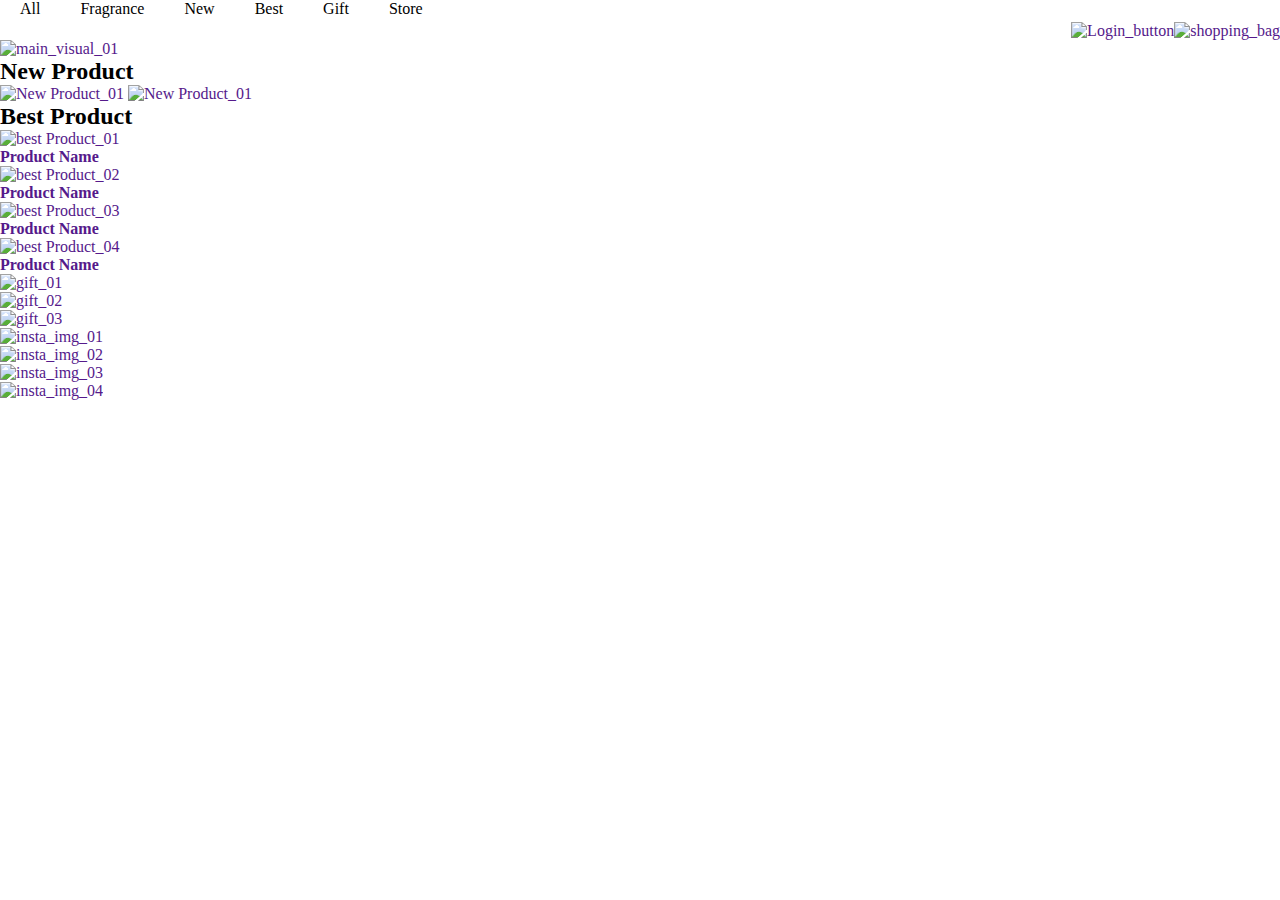
==== index.html @ c8a2e7ab "text" ====
<!DOCTYPE html>
<html lang="ko">
<head>
    <meta charset="UTF-8">
    <meta http-equiv="X-UA-Compatible" content="IE=edge">
    <meta name="viewport" content="width=device-width, initial-scale=1.0">
    <!-- v -->
    <link rel="stylesheet" href="./index.css">
    <title>Document</title>
</head>
<body>
<header class="header">
    <div class="logo" href="#">
        <a href="#">
            <img src="">
        </a>
    </div>
    <div class="hd_menu">
        <ul class="menu_list">
            <li>All</li>
            <li>Fragrance</li>
            <li>New</li>
            <li>Best</li>
            <li>Gift</li>
            <li>Store</li>
        </ul>
    </div>
    <div class="menu_login">
        <ul>
            <li>
                <a href="">
                    <img src="" alt="Login_button">
                </a>
            </li>
            <li>
                <a href="">
                    <img src="" alt="shopping_bag">
                </a>
            </li>
        </ul>
    </div>
</header>
<section class="main">
    <div class="main_visual">
        <a href="">
            <img src="" alt="main_visual_01">
        </a>
    </div>
</section>
<section class="content_01">
    <h2>New Product</h2>
    <div class="new_pr">
        <a href="">
            <img src="" alt="New Product_01">
        </a>
        <a href="">
            <img src="" alt="New Product_01">
        </a>
    </div>
</section>
<section class="content_02">
    <h2>Best Product</h2>
    <div class="best_pr">
        <ul>
            <li>
                <a href="">
                    <img src="" alt="best Product_01">
                    <div><b>Product Name</b></div>
                </a>
            </li>
            <li>
                <a href="">
                    <img src="" alt="best Product_02">
                    <div><b>Product Name</b></div>
                </a>
            </li>
            <li>
                <a href="">
                    <img src="" alt="best Product_03">
                    <div><b>Product Name</b></div>
                </a>
            </li>
            <li>
                <a href="">
                    <img src="" alt="best Product_04">
                    <div><b>Product Name</b></div>
                </a>
            </li>
        </ul>
    </div>
</section>
<section class="content_03">
    <div class="gift">
        <ul>
            <li>
                <a href="">
                    <img src="" alt="gift_01">
                </a>
            </li>
            <li>
                <a href="">
                    <img src="" alt="gift_02">
                </a>
            </li>
            <li>
                <a href="">
                    <img src="" alt="gift_03">
                </a>
            </li>
        </ul>
    </div>
</section>
<section>
    <div class="insta">
        <ul>
            <li>
                <a href="">
                    <img src="" alt="insta_img_01">
                </a>
            </li>
            <li>
                <a href="">
                    <img src="" alt="insta_img_02">
                </a>
            </li>
            <li>
                <a href="">
                    <img src="" alt="insta_img_03">
                </a>
            </li>
            <li>
                <a href="">
                    <img src="" alt="insta_img_04">
                </a>
            </li>
        </ul>
    </div>
</section>
<footer class="footer">

</footer>


    <script src="https://cdn.jsdelivr.net/npm/jquery@3.5.1/dist/jquery.slim.min.js" integrity="sha384-DfXdz2htPH0lsSSs5nCTpuj/zy4C+OGpamoFVy38MVBnE+IbbVYUew+OrCXaRkfj" crossorigin="anonymous"></script>
    <script src="https://cdn.jsdelivr.net/npm/bootstrap@4.6.2/dist/js/bootstrap.bundle.min.js" integrity="sha384-Fy6S3B9q64WdZWQUiU+q4/2Lc9npb8tCaSX9FK7E8HnRr0Jz8D6OP9dO5Vg3Q9ct" crossorigin="anonymous"></script>
</body>
</html>
---- index.css ----
* { margin: 0px;
    padding: 0px;}

ul, ol, li {
    list-style: none;
}

a {
    text-decoration: none;
}

.header {
    display: inline-block;
    width: 100%;
    float: left;}

.logo {
    float: left;
}

.menu_list {
    display: inline-block;
    width: 100%;
    margin: 0 auto;
}

.menu_list li{ 
        float: left;
        margin: 0 20px;
    }

.menu_login {
    float: right;
}


.menu_login li {
    float: left;
}
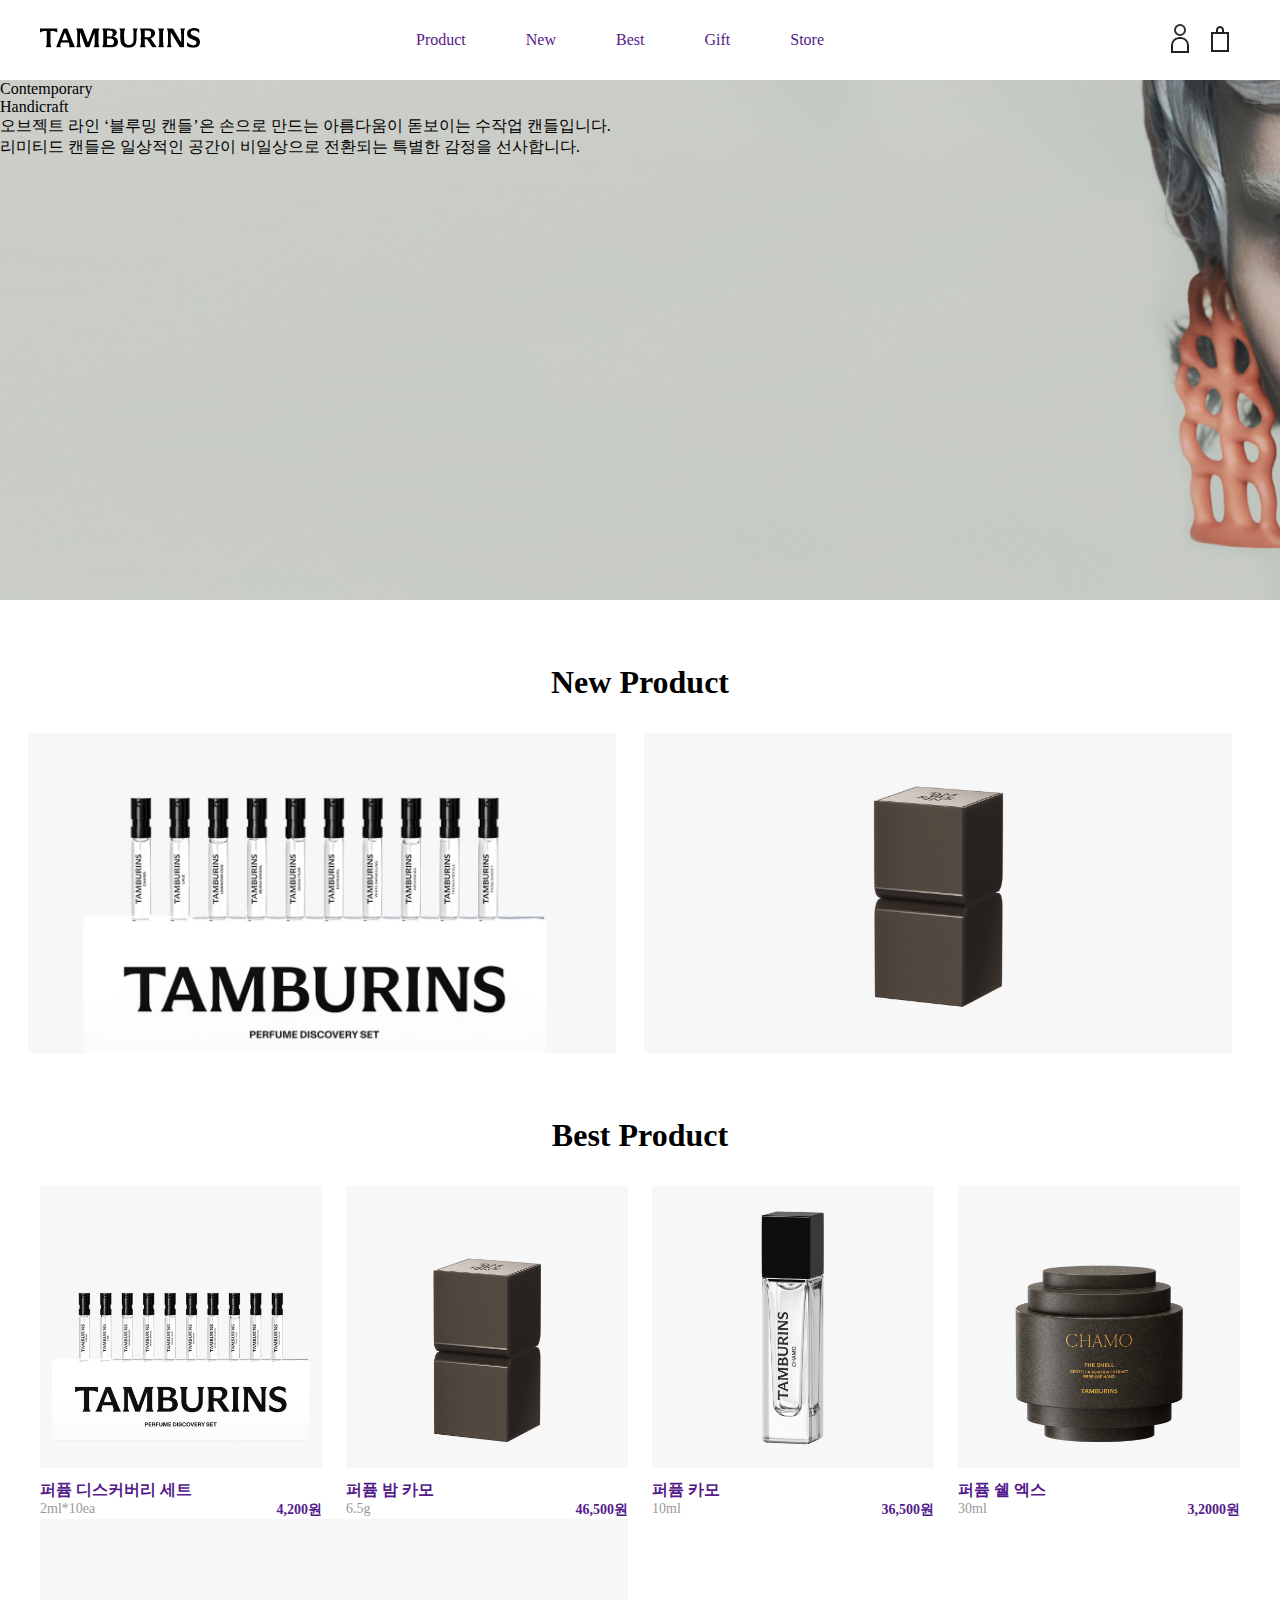
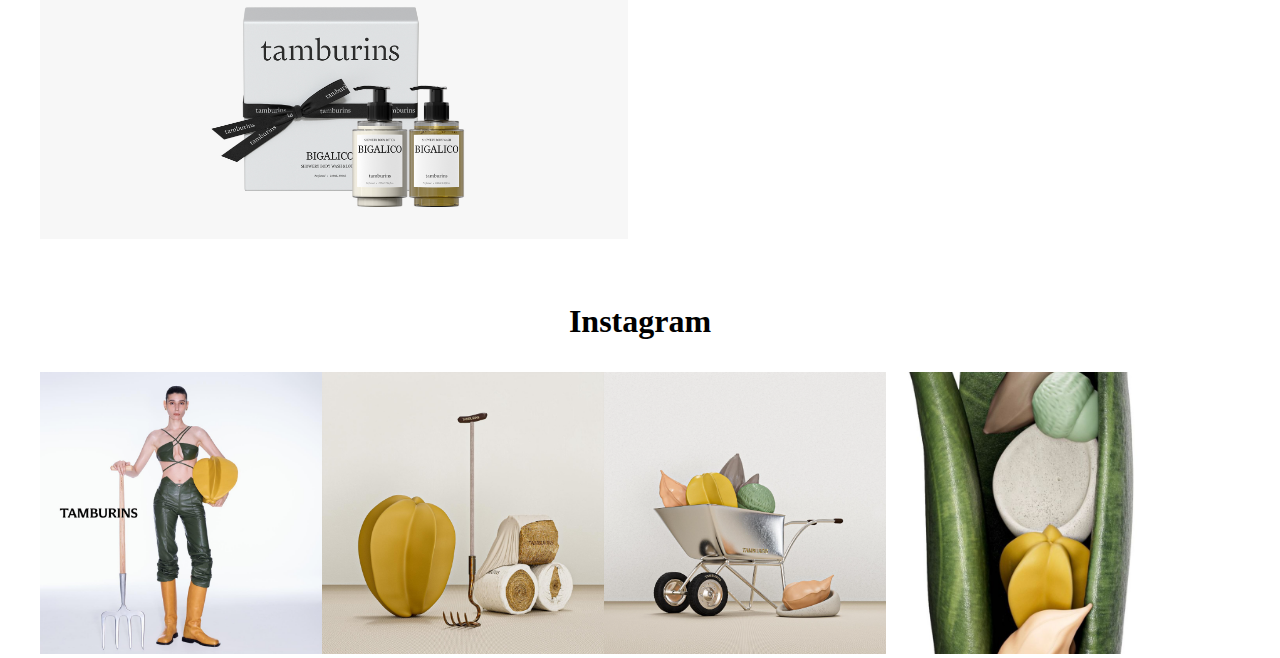
==== commit ab33ffdb: "TEST" ====
--- a/index.html
+++ b/index.html
@@ -10,31 +10,43 @@
 </head>
 <body>
 <header class="header">
-    <div class="logo" href="#">
-        <a href="#">
-            <img src="">
-        </a>
-    </div>
-    <div class="hd_menu">
-        <ul class="menu_list">
-            <li>All</li>
-            <li>Fragrance</li>
-            <li>New</li>
-            <li>Best</li>
-            <li>Gift</li>
-            <li>Store</li>
-        </ul>
-    </div>
-    <div class="menu_login">
-        <ul>
+    <div class="wrap_header">
+        <p class="logo" href="#">
+            <a href="#">
+                <img src="./img/img_logo.png" alt="Brand Logo">
+            </a>
+        </p>
+        <div class="hd_menu">
+            <ul class="menu_list">
+                <li>
+                    <a href="">Product</a>
+                </li>
+                <li>
+                    <a href="">New</a>
+                </li>
+                <li>
+                    <a href="">Best</a>
+                </li>
+                <li>
+                    <a href="">Gift</a>
+                </li>
+                <li>
+                    <a href="">Store</a>
+                </li>
+                <li>
+                    <a href=""></a>
+                </li>
+            </ul>
+        </div>
+        <ul class="menu_login">
             <li>
                 <a href="">
-                    <img src="" alt="Login_button">
+                    <img src="/img/icon_login.png" alt="Login_button">
                 </a>
             </li>
             <li>
                 <a href="">
-                    <img src="" alt="shopping_bag">
+                    <img src="/img/icon_shoppingbag.png" alt="shopping_bag">
                 </a>
             </li>
         </ul>
@@ -42,98 +54,127 @@
 </header>
 <section class="main">
     <div class="main_visual">
-        <a href="">
-            <img src="" alt="main_visual_01">
-        </a>
+        <img src="/img/img_main.png" alt="main_visual_01">
+        <div class="main_visual_text">
+            <p id="main_title">Contemporary<br>Handicraft</p>
+            <p id="main_text_01">오브젝트 라인 ‘블루밍 캔들’은 손으로 만드는 아름다움이 돋보이는 수작업 캔들입니다.</p>
+            <p id="main_text_02">리미티드 캔들은 일상적인 공간이 비일상으로 전환되는 특별한 감정을 선사합니다.</p>
+            <a href=""></a>
+        </div>
     </div>
 </section>
 <section class="content_01">
-    <h2>New Product</h2>
-    <div class="new_pr">
-        <a href="">
-            <img src="" alt="New Product_01">
-        </a>
-        <a href="">
-            <img src="" alt="New Product_01">
-        </a>
+    <div class="wrap_content">
+        <h2 class="content_title">New Product</h2>
+        <div class="new_product">
+            <a href="">
+                <img src="/img/img_product_01.png" alt="New Product_01">
+            </a>
+            <a href="">
+                <img src="/img/img_product_02.png" alt="New Product_01">
+            </a>
+        </div>
     </div>
 </section>
 <section class="content_02">
-    <h2>Best Product</h2>
-    <div class="best_pr">
-        <ul>
-            <li>
-                <a href="">
-                    <img src="" alt="best Product_01">
-                    <div><b>Product Name</b></div>
-                </a>
-            </li>
-            <li>
-                <a href="">
-                    <img src="" alt="best Product_02">
-                    <div><b>Product Name</b></div>
-                </a>
-            </li>
-            <li>
-                <a href="">
-                    <img src="" alt="best Product_03">
-                    <div><b>Product Name</b></div>
-                </a>
-            </li>
-            <li>
-                <a href="">
-                    <img src="" alt="best Product_04">
-                    <div><b>Product Name</b></div>
-                </a>
-            </li>
-        </ul>
+    <div class="wrap_content">
+        <h2 class="content_title">Best Product</h2>
+        <div class="best_product">
+            <ul>
+                <li>
+                    <a href="">
+                        <img src="/img/img_best_product_01.png" alt="best Product_01">
+                        <div class="product_info">
+                            <p>퍼퓸 디스커버리 세트</p>
+                            <span class="info">2ml*10ea</span>
+                            <span class="price">4,200원</span>
+                        </div>
+                    </a>
+                </li>
+                <li>
+                    <a href="">
+                        <img src="/img/img_best_product_02.png" alt="best Product_02">
+                        <div class="product_info">
+                            <p>퍼퓸 밤 카모</p>
+                            <span class="info">6.5g</span>
+                            <span class="price">46,500원</span>
+                        </div>
+                    </a>
+                </li>
+                <li>
+                    <a href="">
+                        <img src="/img/img_best_product_03.png" alt="best Product_03">
+                        <div class="product_info">
+                            <p>퍼퓸 카모</p>
+                            <span class="info">10ml</span>
+                            <span class="price">36,500원</span>
+                        </div>
+                    </a>
+                </li>
+                <li>
+                    <a href="">
+                        <img src="/img/img_best_product_04.png" alt="best Product_04">
+                        <div class="product_info">
+                            <p>퍼퓸 쉘 엑스</p>
+                            <span class="info">30ml</span>
+                            <span class="price">3,2000원</span>
+                        </div>
+                    </a>
+                </li>
+            </ul>
+        </div>
     </div>
 </section>
 <section class="content_03">
-    <div class="gift">
-        <ul>
-            <li>
-                <a href="">
-                    <img src="" alt="gift_01">
-                </a>
-            </li>
-            <li>
-                <a href="">
-                    <img src="" alt="gift_02">
-                </a>
-            </li>
-            <li>
-                <a href="">
-                    <img src="" alt="gift_03">
-                </a>
-            </li>
-        </ul>
+    <div class="wrap_content">
+        <div class="gift">
+            <ul>
+                <li>
+                    <a href="">
+                        <img src="/img/img_gift_01.png" alt="gift_01">
+                    </a>
+                </li>
+                <!-- <li>
+                    <a href="">
+                        <img src="/img/img_gift_0.png" alt="gift_02">
+                    </a>
+                </li>
+                <li>
+                    <a href="">
+                        <img src="/img/img_gift_0.png" alt="gift_03">
+                    </a>
+                </li> -->
+            </ul>
+        </div>
     </div>
 </section>
-<section>
-    <div class="insta">
-        <ul>
-            <li>
-                <a href="">
-                    <img src="" alt="insta_img_01">
-                </a>
-            </li>
-            <li>
-                <a href="">
-                    <img src="" alt="insta_img_02">
-                </a>
-            </li>
-            <li>
-                <a href="">
-                    <img src="" alt="insta_img_03">
-                </a>
-            </li>
-            <li>
-                <a href="">
-                    <img src="" alt="insta_img_04">
-                </a>
-            </li>
-        </ul>
+<section class="content_04">
+    <div class="wrap_content">
+        <div class="insta">
+            <h2 class="content_title">Instagram</h2>
+            <ul>
+                <li>
+                    <a href="">
+                        <img src="/img/img_insta_01.png" alt="insta_img_01">
+                    </a>
+                </li>
+                <li>
+                    <a href="">
+                        <img src="/img/img_insta_02.png" alt="insta_img_02">
+                    </a>
+                </li>
+                <li>
+                    <a href="">
+                        <img src="/img/img_insta_03.png" alt="insta_img_03">
+                    </a>
+                </li>
+                <li>
+                    <a href="">
+                        <img src="/img/img_insta_04.png" alt="insta_img_04">
+                    </a>
+                </li>
+            </ul>
+        </div>
     </div>
 </section>
 <footer class="footer">
--- a/index.css
+++ b/index.css
@@ -10,30 +10,132 @@
 }
 
 .header {
-    display: inline-block;
     width: 100%;
-    float: left;}
+    float: left;
+    position: fixed;
+    background: #fff;
+    z-index: 999;;
+}
+
+.wrap_header {
+    position: relative;
+    max-width: 1200px;
+    height: 80px;
+    margin: 0 auto;
+}
+
 
 .logo {
-    float: left;
+    position: absolute;
+    left: 0;
+    top: 50%;
+    transform: translate(0,-50%);
 }
 
 .menu_list {
-    display: inline-block;
-    width: 100%;
-    margin: 0 auto;
+    position: absolute;
+    left: 50%;
+    top: 50%;
+    transform: translate(-50%,-50%);
 }
 
 .menu_list li{ 
         float: left;
         margin: 0 20px;
+        text-align: center;
     }
 
+.menu_list li a  {
+    margin-left: 20px;
+}
+
+.menu_list li a:hover {
+    font-weight: 900;
+}
+
 .menu_login {
-    float: right;
+    position: absolute;
+    right: 0;
+    top: 50%;
+    transform: translate(0,-50%);
+}
+
+.menu_login li {
+    float: left;
+}
+
+section{
+    width: 100%;
+}
+
+section .wrap_content {
+    width: 1200px;
+    margin: 0 auto;
+    margin-top: 60px;
+}
+
+.wrap_content h2 {
+    font-size: 32px;
+    text-align: center;
+    margin-bottom: 32px;
+}
+
+.main {
+    padding-top: 80px;
+}
+
+.main_visual {
+    position: relative;
+}
+
+.main_visual_text {
+    position: absolute;
+    max-width: 1200px;
+    top: 0;
+    left: 0;
+}
+
+.content_01 .new_product {
+    margin: 0 -24px;
+}
+
+.content_01 .new_product a {
+    display: inline-block;
+    margin: 0 12px;
+}
+
+.content_02 .best_product {
+    margin: 0 -12px;
+}
+
+.content_02 .best_product li {
+    float: left;
+    margin: 0 12px;
 }
 
 
-.menu_login li {
+
+.content_02 .product_info {
+    margin-top: 8px;
+}
+
+.content_02 .product_info p {
+    font-weight: 900;
+}
+
+.content_02 .info {
+    font-size: 14px;
+    float: left;
+    color: #999999;
+}
+
+.content_02 .price {
+    font-size: 14px;
+    float: right;
+    font-weight: bold;
+}
+
+
+.content_04 .insta li {
     float: left;
 }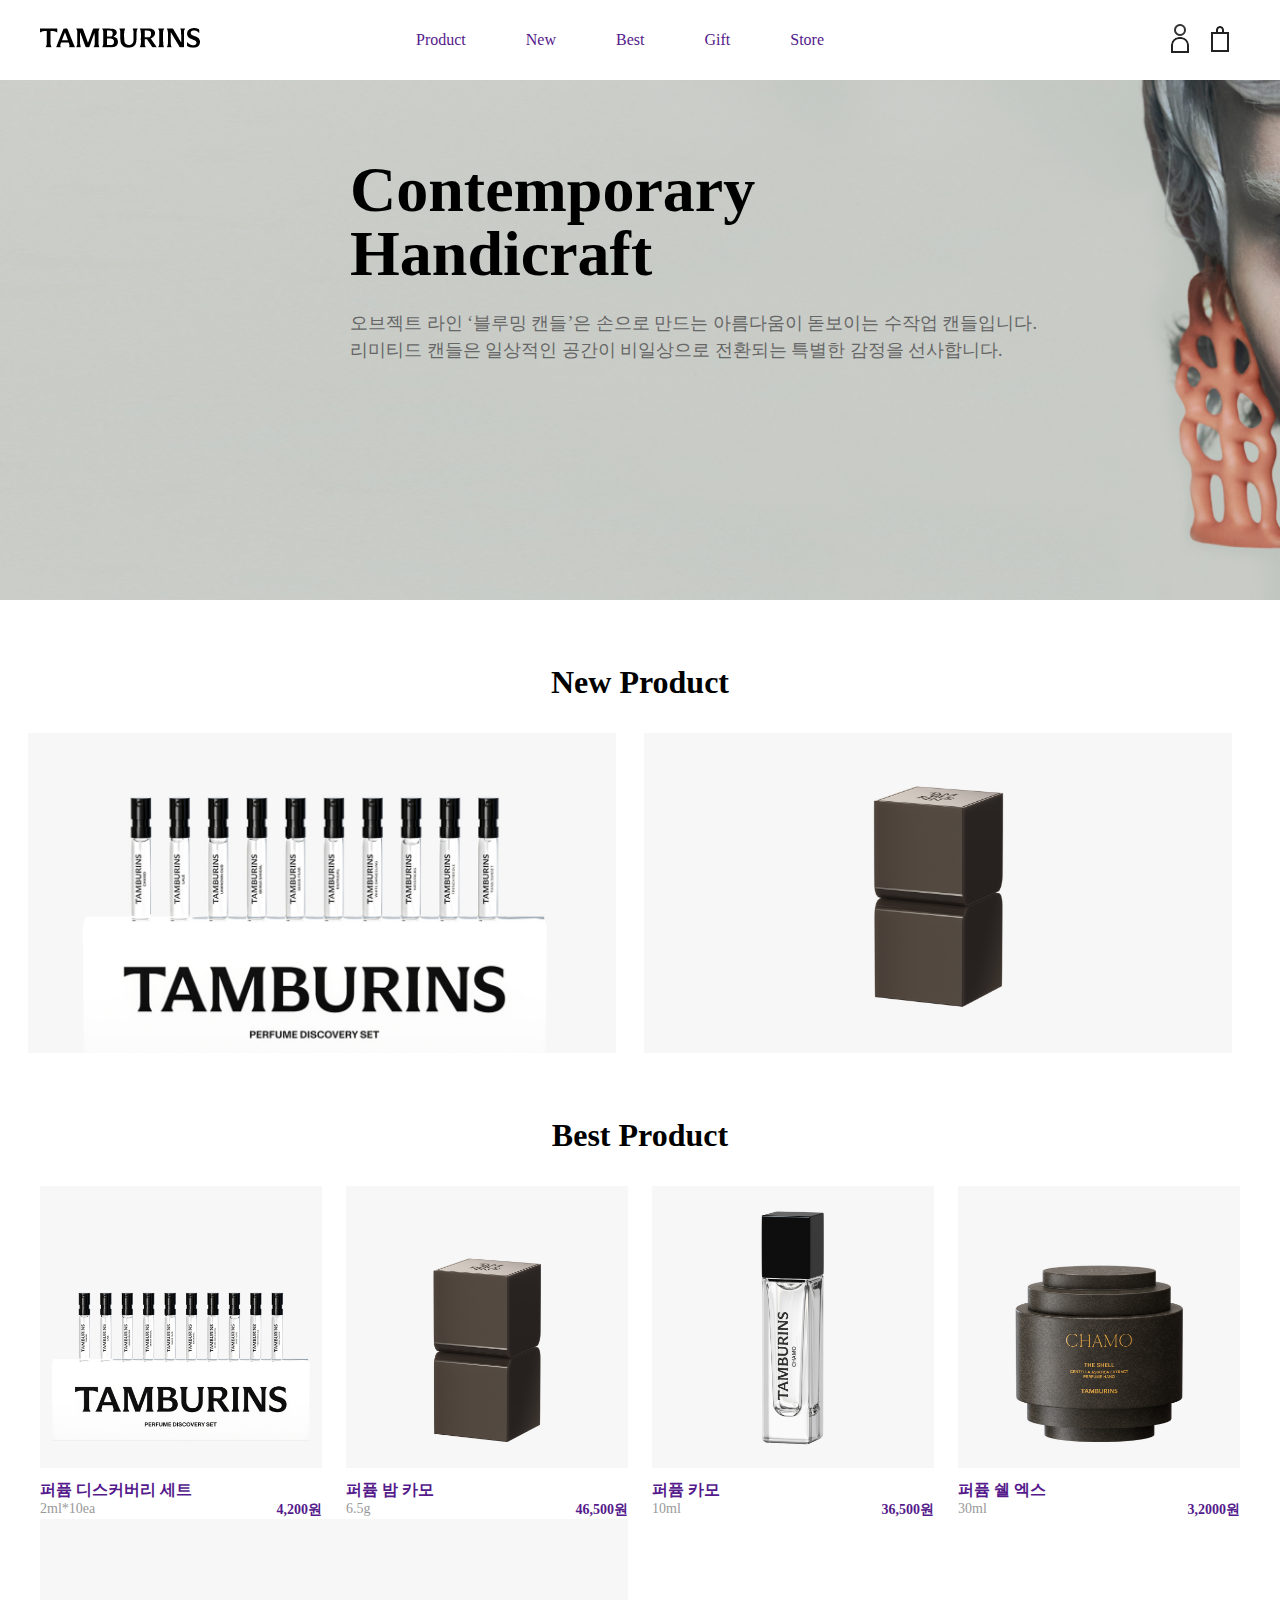
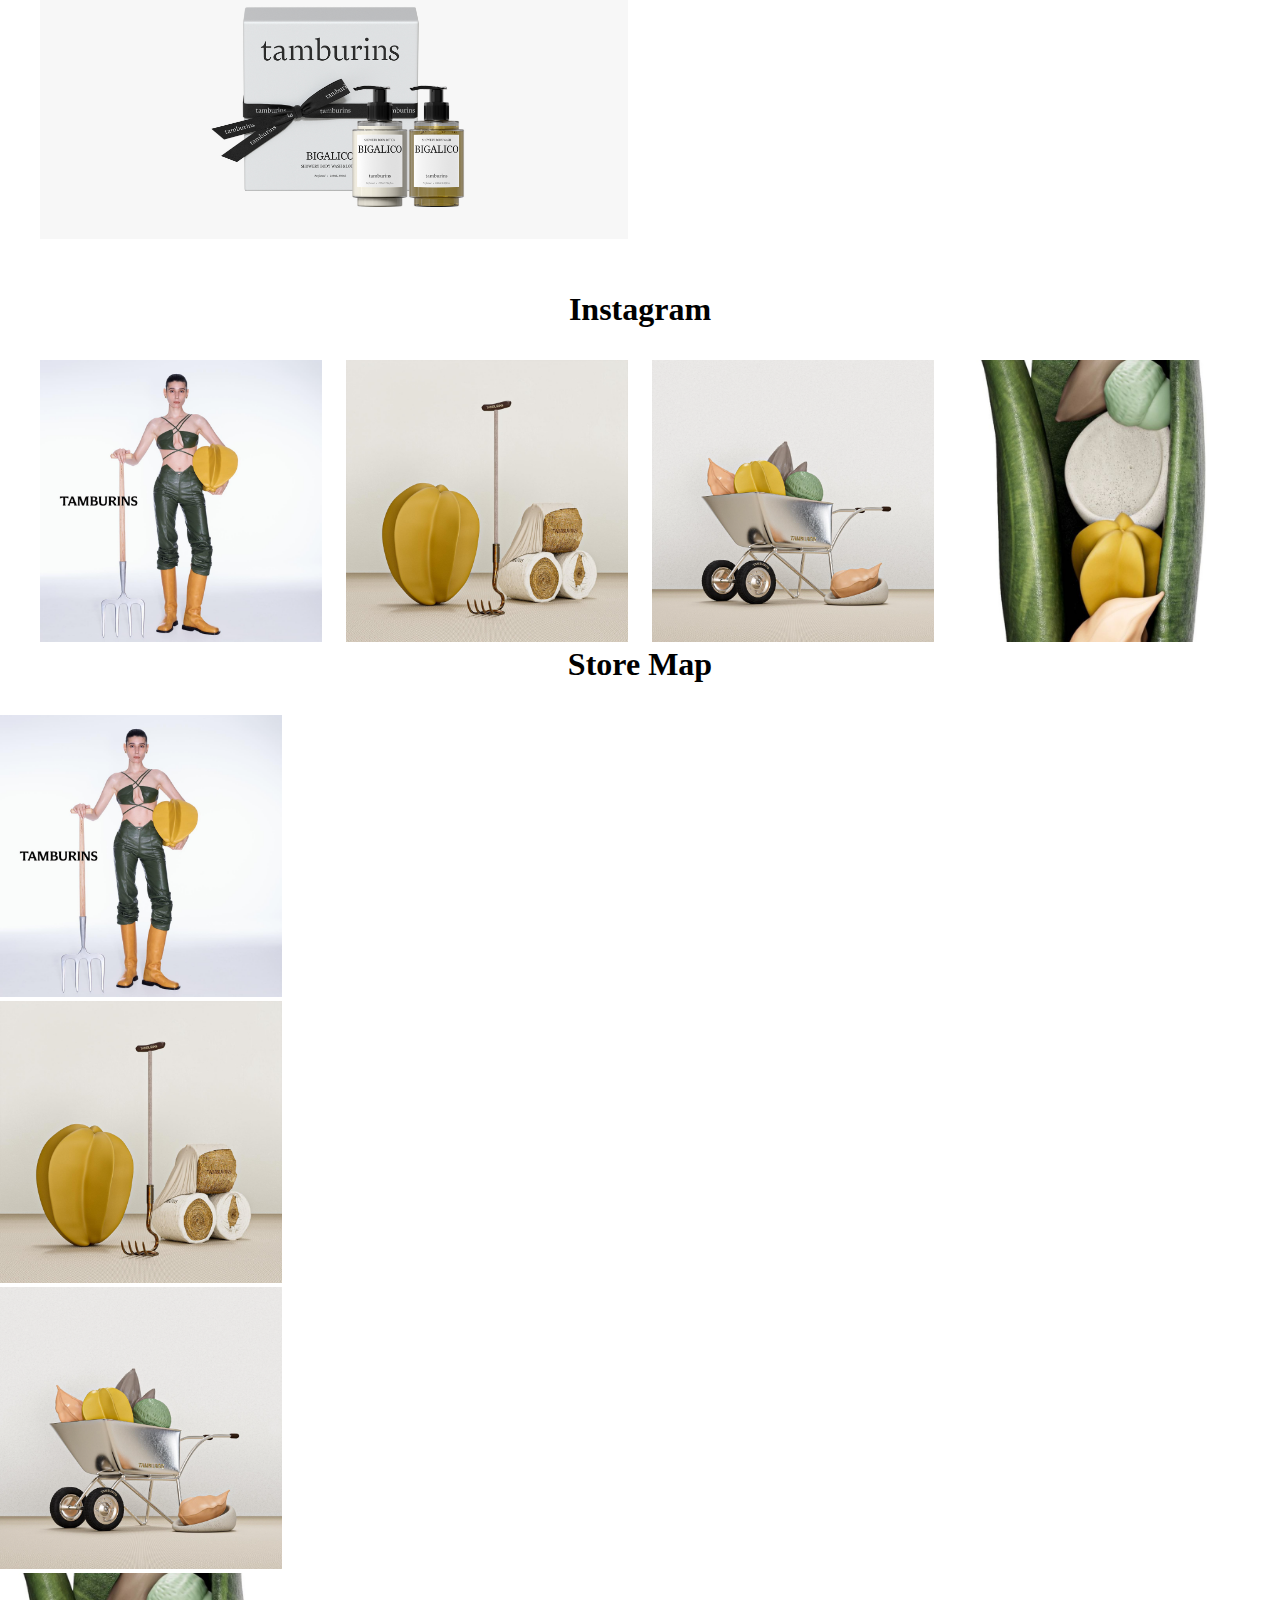
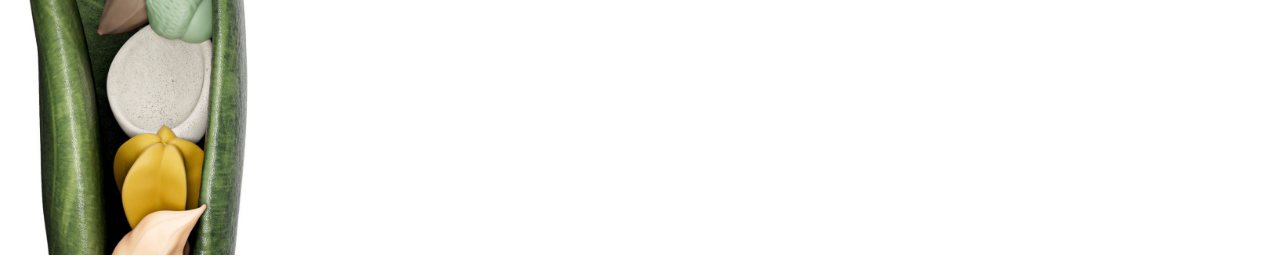
==== commit ec3fc52b: "TEST" ====
--- a/index.html
+++ b/index.html
@@ -57,8 +57,7 @@
         <img src="/img/img_main.png" alt="main_visual_01">
         <div class="main_visual_text">
             <p id="main_title">Contemporary<br>Handicraft</p>
-            <p id="main_text_01">오브젝트 라인 ‘블루밍 캔들’은 손으로 만드는 아름다움이 돋보이는 수작업 캔들입니다.</p>
-            <p id="main_text_02">리미티드 캔들은 일상적인 공간이 비일상으로 전환되는 특별한 감정을 선사합니다.</p>
+            <p id="main_text">오브젝트 라인 ‘블루밍 캔들’은 손으로 만드는 아름다움이 돋보이는 수작업 캔들입니다.<br>리미티드 캔들은 일상적인 공간이 비일상으로 전환되는 특별한 감정을 선사합니다.</p>
             <a href=""></a>
         </div>
     </div>
@@ -177,6 +176,36 @@
         </div>
     </div>
 </section>
+    <div class="wrap_content">
+        <div class="store_map">
+            <h2 class="content_title">Store Map</h2>
+            <ul>
+                <li>
+                    <a href="">
+                        <img src="/img/img_insta_01.png" alt="insta_img_01">
+                    </a>
+                </li>
+                <li>
+                    <a href="">
+                        <img src="/img/img_insta_02.png" alt="insta_img_02">
+                    </a>
+                </li>
+                <li>
+                    <a href="">
+                        <img src="/img/img_insta_03.png" alt="insta_img_03">
+                    </a>
+                </li>
+                <li>
+                    <a href="">
+                        <img src="/img/img_insta_04.png" alt="insta_img_04">
+                    </a>
+                </li>
+            </ul>
+        </div>
+    </div>
+<section>
+
+</section>
 <footer class="footer">
 
 </footer>
--- a/index.css
+++ b/index.css
@@ -64,6 +64,12 @@
     float: left;
 }
 
+
+
+
+/* #####컨텐츠영역##### */
+
+
 section{
     width: 100%;
 }
@@ -91,8 +97,24 @@
 .main_visual_text {
     position: absolute;
     max-width: 1200px;
-    top: 0;
-    left: 0;
+    top: 78px;
+    left: 350px;
+}
+
+.main_visual #main_title {
+    font-size: 64px;
+    font-weight: 900;
+    line-height: 1;
+    margin-bottom: 24px;
+
+}
+
+.main_visual #main_text {
+    font-size: 18px;
+    font-weight: 500;
+    color: #666;
+    line-height: 1.5;
+
 }
 
 .content_01 .new_product {
@@ -135,7 +157,11 @@
     font-weight: bold;
 }
 
+.content_04 .insta {
+    margin: -12px;
+}
 
 .content_04 .insta li {
     float: left;
+    margin: 0 12px;
 }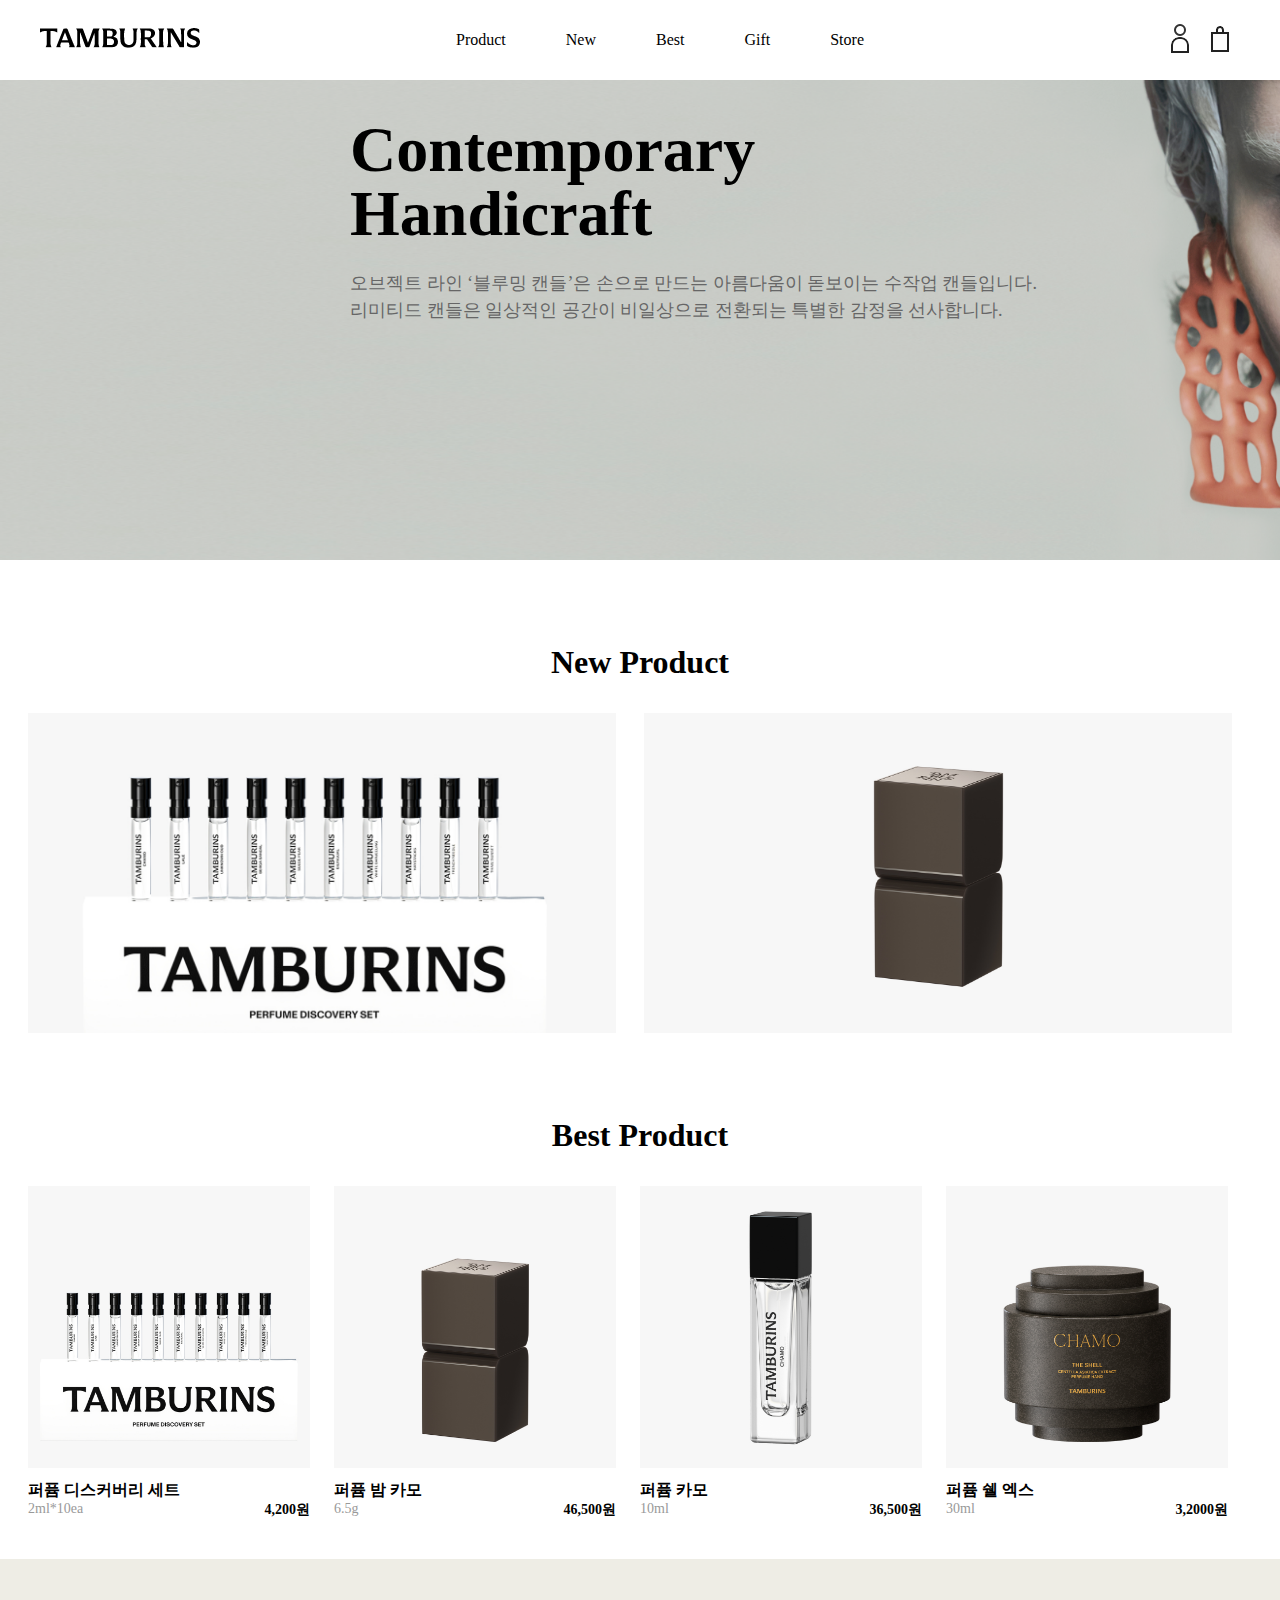
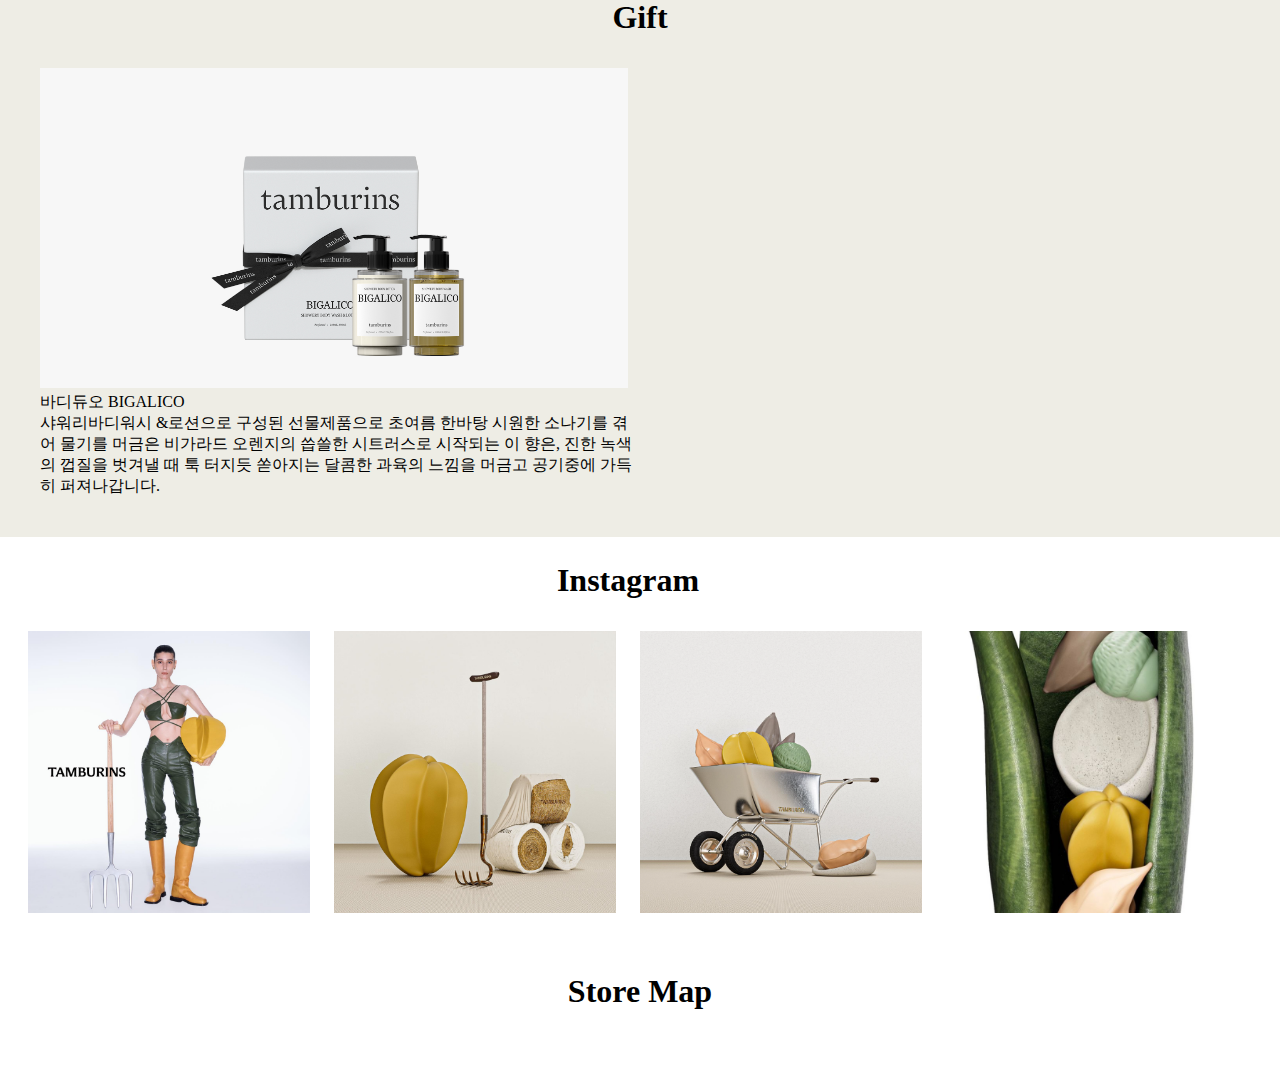
==== commit 77102e09: "TEST" ====
--- a/index.html
+++ b/index.html
@@ -5,7 +5,12 @@
     <meta http-equiv="X-UA-Compatible" content="IE=edge">
     <meta name="viewport" content="width=device-width, initial-scale=1.0">
     <!-- v -->
+    <!-- <link href="https://cdn.jsdelivr.net/npm/bootstrap@5.0.2/dist/css/bootstrap.min.css" rel="stylesheet" integrity="sha384-EVSTQN3/azprG1Anm3QDgpJLIm9Nao0Yz1ztcQTwFspd3yD65VohhpuuCOmLASjC" crossorigin="anonymous"> -->
     <link rel="stylesheet" href="./index.css">
+    <script src="/index.js"></script>
+    
+    <script src="https://cdn.jsdelivr.net/npm/bootstrap@5.0.2/dist/js/bootstrap.bundle.min.js" integrity="sha384-MrcW6ZMFYlzcLA8Nl+NtUVF0sA7MsXsP1UyJoMp4YLEuNSfAP+JcXn/tWtIaxVXM" crossorigin="anonymous"></script>
+
     <title>Document</title>
 </head>
 <body>
@@ -19,22 +24,22 @@
         <div class="hd_menu">
             <ul class="menu_list">
                 <li>
-                    <a href="">Product</a>
-                </li>
-                <li>
-                    <a href="">New</a>
-                </li>
-                <li>
-                    <a href="">Best</a>
-                </li>
-                <li>
-                    <a href="">Gift</a>
-                </li>
-                <li>
-                    <a href="">Store</a>
-                </li>
-                <li>
-                    <a href=""></a>
+                    <a href="#">Product</a>
+                </li>
+                <li>
+                    <a href="#">New</a>
+                </li>
+                <li>
+                    <a href="#">Best</a>
+                </li>
+                <li>
+                    <a href="#">Gift</a>
+                </li>
+                <li>
+                    <a href="#">Store</a>
+                </li>
+                <li>
+                    <a href="#"></a>
                 </li>
             </ul>
         </div>
@@ -52,7 +57,7 @@
         </ul>
     </div>
 </header>
-<section class="main">
+<section class="content main">
     <div class="main_visual">
         <img src="/img/img_main.png" alt="main_visual_01">
         <div class="main_visual_text">
@@ -62,7 +67,7 @@
         </div>
     </div>
 </section>
-<section class="content_01">
+<section class="content content_01">
     <div class="wrap_content">
         <h2 class="content_title">New Product</h2>
         <div class="new_product">
@@ -75,7 +80,7 @@
         </div>
     </div>
 </section>
-<section class="content_02">
+<section class="content content_02">
     <div class="wrap_content">
         <h2 class="content_title">Best Product</h2>
         <div class="best_product">
@@ -124,30 +129,45 @@
         </div>
     </div>
 </section>
-<section class="content_03">
+<section class="content content_03">
     <div class="wrap_content">
         <div class="gift">
-            <ul>
-                <li>
-                    <a href="">
-                        <img src="/img/img_gift_01.png" alt="gift_01">
-                    </a>
-                </li>
-                <!-- <li>
-                    <a href="">
-                        <img src="/img/img_gift_0.png" alt="gift_02">
-                    </a>
-                </li>
-                <li>
-                    <a href="">
-                        <img src="/img/img_gift_0.png" alt="gift_03">
-                    </a>
-                </li> -->
-            </ul>
-        </div>
-    </div>
-</section>
-<section class="content_04">
+            <h2 class="content_title gift">Gift</h2>
+            <div>
+                <ul>
+                    <li>
+                        <a href="">
+                            <img src="/img/img_gift_01.png" alt="gift_01">
+                        </a>
+                        <div class="gift_01_text">
+                            <p>바디듀오 BIGALICO</p>
+                            <span>샤워리바디워시 &amp;로션으로 구성된 선물제품으로 초여름 한바탕 시원한 소나기를 겪어 물기를 머금은 비가라드 오렌지의 씁쓸한 시트러스로 시작되는 이 향은, 진한 녹색의 껍질을 벗겨낼 때 툭 터지듯 쏟아지는 달콤한 과육의 느낌을 머금고 공기중에 가득히 퍼져나갑니다.</span>
+                        </div>
+                    </li>
+                    <!-- <li>
+                        <a href="">
+                            <img src="/img/img_gift_01.png" alt="gift_02">
+                        </a>
+                        <div class="gift_01_text">
+                            <p>바디듀오 BIGALICO</p>
+                            <span>샤워리바디워시 &amp;로션으로 구성된 선물제품으로 초여름 한바탕 시원한 소나기를 겪어 물기를 머금은 비가라드 오렌지의 씁쓸한 시트러스로 시작되는 이 향은, 진한 녹색의 껍질을 벗겨낼 때 툭 터지듯 쏟아지는 달콤한 과육의 느낌을 머금고 공기중에 가득히 퍼져나갑니다.</span>
+                        </div>
+                    </li>
+                    <li>
+                        <a href="">
+                            <img src="/img/img_gift_01.png" alt="gift_03">
+                        </a>
+                        <div class="gift_01_text">
+                            <p>바디듀오 BIGALICO</p>
+                            <span>샤워리바디워시 &amp;로션으로 구성된 선물제품으로 초여름 한바탕 시원한 소나기를 겪어 물기를 머금은 비가라드 오렌지의 씁쓸한 시트러스로 시작되는 이 향은, 진한 녹색의 껍질을 벗겨낼 때 툭 터지듯 쏟아지는 달콤한 과육의 느낌을 머금고 공기중에 가득히 퍼져나갑니다.</span>
+                        </div>
+                    </li>  -->
+                </ul>
+            </div>
+        </div>
+    </div>
+</section>
+<section class="content content_04">
     <div class="wrap_content">
         <div class="insta">
             <h2 class="content_title">Instagram</h2>
@@ -176,35 +196,13 @@
         </div>
     </div>
 </section>
+<section class="content content_05">
     <div class="wrap_content">
         <div class="store_map">
             <h2 class="content_title">Store Map</h2>
-            <ul>
-                <li>
-                    <a href="">
-                        <img src="/img/img_insta_01.png" alt="insta_img_01">
-                    </a>
-                </li>
-                <li>
-                    <a href="">
-                        <img src="/img/img_insta_02.png" alt="insta_img_02">
-                    </a>
-                </li>
-                <li>
-                    <a href="">
-                        <img src="/img/img_insta_03.png" alt="insta_img_03">
-                    </a>
-                </li>
-                <li>
-                    <a href="">
-                        <img src="/img/img_insta_04.png" alt="insta_img_04">
-                    </a>
-                </li>
-            </ul>
-        </div>
-    </div>
-<section>
-
+            
+        </div>
+    </div>
 </section>
 <footer class="footer">
 
--- a/index.css
+++ b/index.css
@@ -1,11 +1,16 @@
-* { margin: 0px;
-    padding: 0px;}
+* { 
+    margin: 0px;
+    padding: 0px;
+    box-sizing: border-box;
+}
 
 ul, ol, li {
     list-style: none;
 }
 
 a {
+    color:black;
+    border: none;
     text-decoration: none;
 }
 
@@ -18,31 +23,20 @@
 }
 
 .wrap_header {
-    position: relative;
+    display: flex;
+    justify-content: space-between;
+    align-items: center;
     max-width: 1200px;
     height: 80px;
     margin: 0 auto;
 }
 
 
-.logo {
-    position: absolute;
-    left: 0;
-    top: 50%;
-    transform: translate(0,-50%);
-}
-
-.menu_list {
-    position: absolute;
-    left: 50%;
-    top: 50%;
-    transform: translate(-50%,-50%);
-}
-
 .menu_list li{ 
         float: left;
         margin: 0 20px;
         text-align: center;
+        box-sizing: border-box;
     }
 
 .menu_list li a  {
@@ -53,12 +47,7 @@
     font-weight: 900;
 }
 
-.menu_login {
-    position: absolute;
-    right: 0;
-    top: 50%;
-    transform: translate(0,-50%);
-}
+
 
 .menu_login li {
     float: left;
@@ -77,7 +66,6 @@
 section .wrap_content {
     width: 1200px;
     margin: 0 auto;
-    margin-top: 60px;
 }
 
 .wrap_content h2 {
@@ -117,6 +105,10 @@
 
 }
 
+.content {
+    padding: 40px 0;
+}
+
 .content_01 .new_product {
     margin: 0 -24px;
 }
@@ -126,15 +118,18 @@
     margin: 0 12px;
 }
 
+.content_02 {
+    display: inline-block;
+}
+
 .content_02 .best_product {
-    margin: 0 -12px;
+    margin: 0 -24px;
 }
 
 .content_02 .best_product li {
     float: left;
     margin: 0 12px;
 }
-
 
 
 .content_02 .product_info {
@@ -157,8 +152,20 @@
     font-weight: bold;
 }
 
+.content_03 {
+    width: 100%;
+    background: #EEEDE5;
+}
+
+
+
+.content_03 .gift_01_text { 
+    width: 50%;
+}
+
 .content_04 .insta {
-    margin: -12px;
+    display: inline-block;
+    margin: -24px;
 }
 
 .content_04 .insta li {
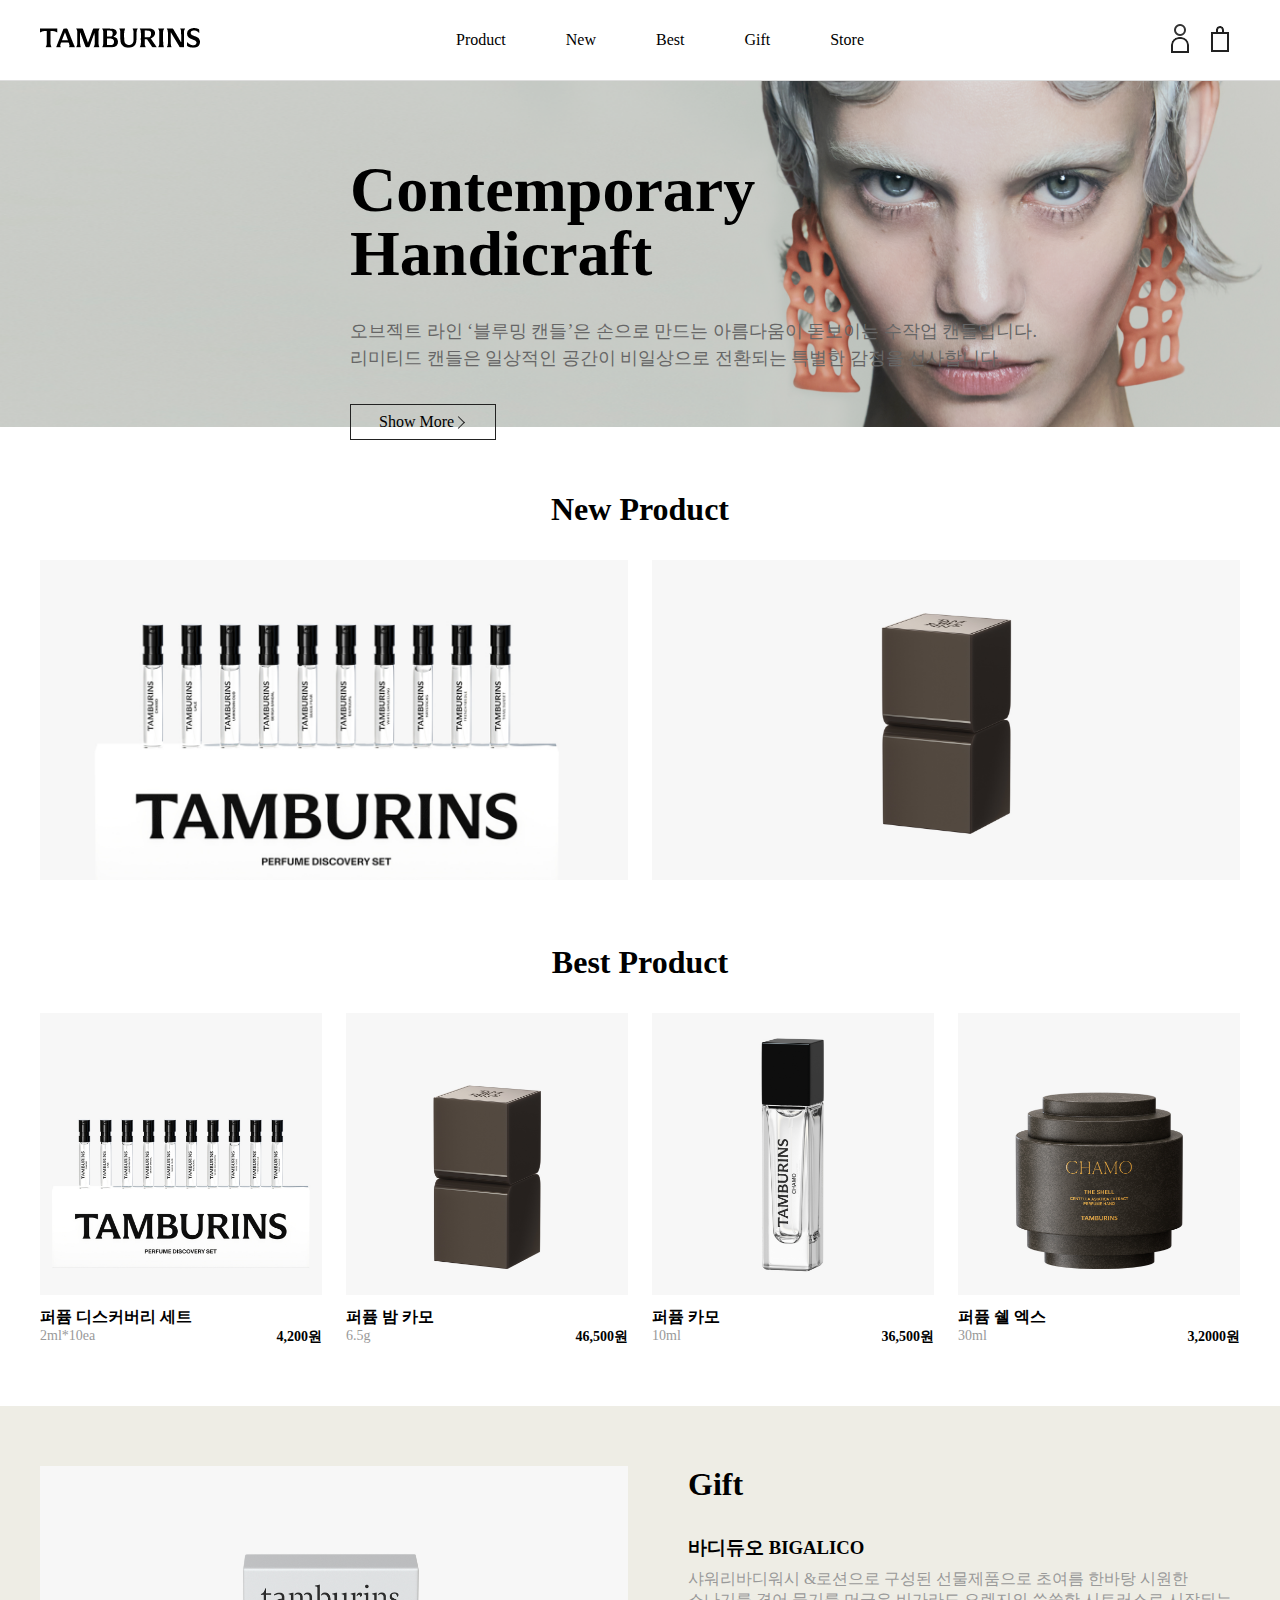
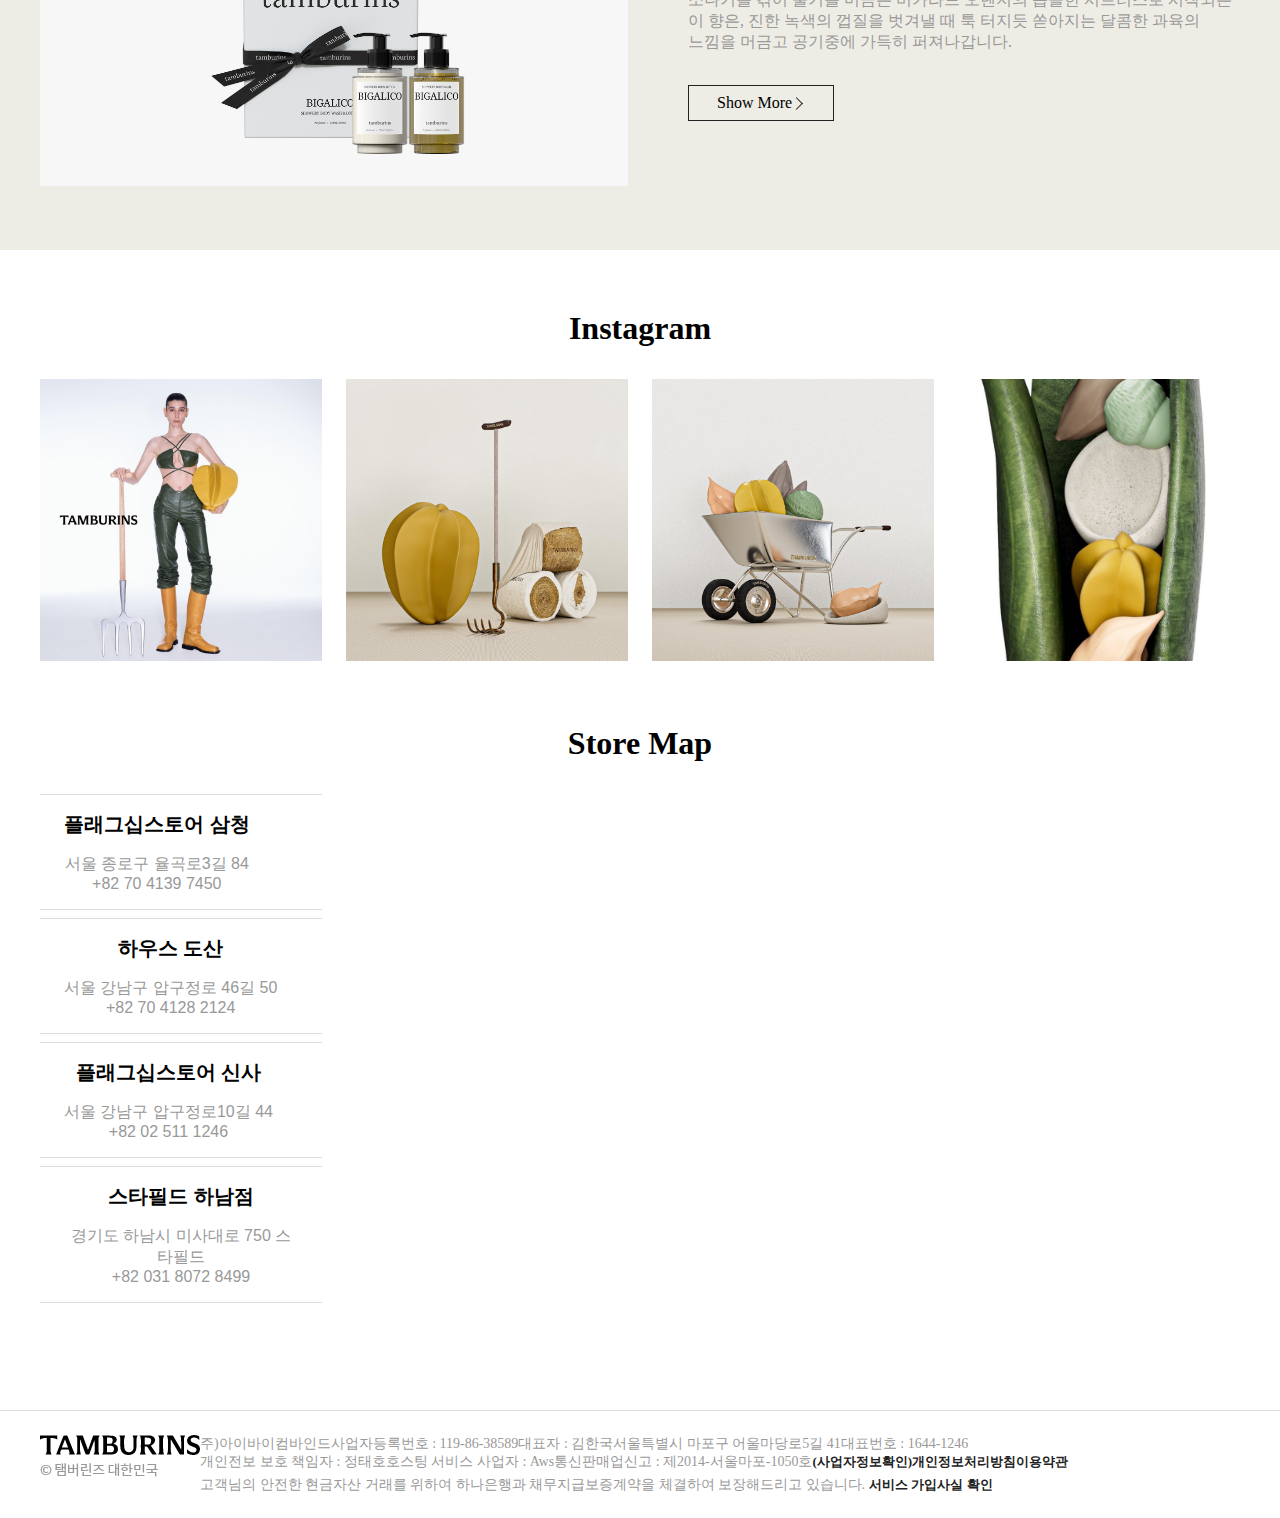
==== commit 51082031: "TEST" ====
--- a/index.html
+++ b/index.html
@@ -14,17 +14,18 @@
     <title>Document</title>
 </head>
 <body>
+    <!-- 헤더시작_공통 -->
 <header class="header">
     <div class="wrap_header">
         <p class="logo" href="#">
-            <a href="#">
+            <a href="/index.html">
                 <img src="./img/img_logo.png" alt="Brand Logo">
             </a>
         </p>
         <div class="hd_menu">
             <ul class="menu_list">
                 <li>
-                    <a href="#">Product</a>
+                    <a href="/sub_01.html">Product</a>
                 </li>
                 <li>
                     <a href="#">New</a>
@@ -57,13 +58,18 @@
         </ul>
     </div>
 </header>
-<section class="content main">
+    <!-- 헤더끝_공통 -->
+
+
+<section class=" main">
     <div class="main_visual">
         <img src="/img/img_main.png" alt="main_visual_01">
         <div class="main_visual_text">
             <p id="main_title">Contemporary<br>Handicraft</p>
             <p id="main_text">오브젝트 라인 ‘블루밍 캔들’은 손으로 만드는 아름다움이 돋보이는 수작업 캔들입니다.<br>리미티드 캔들은 일상적인 공간이 비일상으로 전환되는 특별한 감정을 선사합니다.</p>
-            <a href=""></a>
+            <a class="main_button" href="/sub_01.html">
+                <p>Show More</p>
+            </a>
         </div>
     </div>
 </section>
@@ -132,17 +138,22 @@
 <section class="content content_03">
     <div class="wrap_content">
         <div class="gift">
-            <h2 class="content_title gift">Gift</h2>
-            <div>
                 <ul>
                     <li>
-                        <a href="">
-                            <img src="/img/img_gift_01.png" alt="gift_01">
-                        </a>
+                        <div class="gift_img">
+                            <a href="">
+                                <img src="/img/img_gift_01.png" alt="gift_01">
+                            </a>
+                            </div>
                         <div class="gift_01_text">
-                            <p>바디듀오 BIGALICO</p>
+                            <h2 class="content_title gift">Gift</h2>
+                            <h3>바디듀오 BIGALICO</h3>
                             <span>샤워리바디워시 &amp;로션으로 구성된 선물제품으로 초여름 한바탕 시원한 소나기를 겪어 물기를 머금은 비가라드 오렌지의 씁쓸한 시트러스로 시작되는 이 향은, 진한 녹색의 껍질을 벗겨낼 때 툭 터지듯 쏟아지는 달콤한 과육의 느낌을 머금고 공기중에 가득히 퍼져나갑니다.</span>
-                        </div>
+                            <a class="gift_button" href="#">
+                                <p>Show More</p>
+                            </a>
+                        </div>
+                        
                     </li>
                     <!-- <li>
                         <a href="">
@@ -163,7 +174,6 @@
                         </div>
                     </li>  -->
                 </ul>
-            </div>
         </div>
     </div>
 </section>
@@ -198,16 +208,97 @@
 </section>
 <section class="content content_05">
     <div class="wrap_content">
-        <div class="store_map">
-            <h2 class="content_title">Store Map</h2>
-            
-        </div>
-    </div>
-</section>
+        <h2 class="content_title">Store Map</h2>
+        <div class="store_list">
+            <div class="store_info">
+                <button>
+                    <h3>플래그십스토어 삼청</h3>
+                    <p class="adr">서울 종로구 율곡로3길 84</p>
+                    <p class="phn">+82 70 4139 7450</p>
+                </button>
+            </div>
+            <div class="store_info">
+                <button>
+                    <h3>하우스 도산</h3>
+                    <p class="adr">서울 강남구 압구정로 46길 50</p>
+                    <p class="phn">+82 70 4128 2124</p>
+                </button>
+            </div>
+            <div class="store_info">
+                <button>
+                    <h3>플래그십스토어 신사</h3>
+                    <p class="adr">서울 강남구 압구정로10길 44</p>
+                    <p class="phn">+82 02 511 1246</p>
+                </button>
+            </div>
+            <div class="store_info">
+                <button>
+                    <h3>스타필드 하남점</h3>
+                    <p class="adr">경기도 하남시 미사대로 750 스타필드</p>
+                    <p class="phn">+82 031 8072 8499</p>
+                </button>
+            </div>
+        </div>
+        <iframe src="https://www.google.com/maps/embed?pb=!1m18!1m12!1m3!1d50611.347963052285!2d126.94245030426846!3d37.55013359230874!2m3!1f0!2f0!3f0!3m2!1i1024!2i768!4f13.1!3m3!1m2!1s0x357ca310873a0217%3A0x48767bcb989ef154!2sTAMBURINS%20Flagship%20Store%20Samcheong!5e0!3m2!1sko!2skr!4v1684732100878!5m2!1sko!2skr" width="894" height="556" style="border:0;" allowfullscreen="" loading="lazy" referrerpolicy="no-referrer-when-downgrade"></iframe>
+    </div>
+</section>
+
+    <!-- 푸터시작_공통 -->
+
 <footer class="footer">
-
+    <div class="footer_wrap">
+        <div class="footer_logo">
+            <a href="/index.html">
+                <img src="/img/logo_footer.png" alt="logo">
+            </a>
+        </div>
+        <div class="footer_info">
+            <ul>
+                <li>
+                    <p>주&#41;아이바이컴바인드</p>
+                </li>
+                <li>
+                    <p>사업자등록번호 : 119-86-38589</p>
+                </li>
+                <li>
+                    <p>대표자 : 김한국</p>
+                </li>
+                <li>
+                    <p>서울특별시 마포구 어울마당로5길 41</p>
+                </li>
+                <li>
+                    <p>대표번호 : 1644-1246</p>
+                </li>
+                <li>
+                    <p>개인전보 보호 책임자 : 정태호</p>
+                </li>
+                <li>
+                    <p>호스팅 서비스 사업자 : Aws</p>
+                </li>
+                <li>
+                    <p>통신판매업신고 : 제2014-서울마포-1050호</p>
+                <li>
+                    <a href="#"><p>&#40;사업자정보확인&#41;</p></a>
+                </li>
+                <li>
+                    <a href="#"><p>개인정보처리방침</p></a>
+                </li>
+                <li>
+                    <a href="#"><p>이용약관</p></a>
+                </li>
+            </ul>
+            <div>
+                <p>고객님의 안전한 현금자산 거래를 위하여 하나은행과 채무지급보증계약을 체결하여 보장해드리고 있습니다.</p>
+                <a href="#">
+                    <p>서비스 가입사실 확인</p>
+                </a>
+            </div>
+        </div>
+        
+    </div>
 </footer>
 
+    <!-- 푸터끝_공통 -->
 
     <script src="https://cdn.jsdelivr.net/npm/jquery@3.5.1/dist/jquery.slim.min.js" integrity="sha384-DfXdz2htPH0lsSSs5nCTpuj/zy4C+OGpamoFVy38MVBnE+IbbVYUew+OrCXaRkfj" crossorigin="anonymous"></script>
     <script src="https://cdn.jsdelivr.net/npm/bootstrap@4.6.2/dist/js/bootstrap.bundle.min.js" integrity="sha384-Fy6S3B9q64WdZWQUiU+q4/2Lc9npb8tCaSX9FK7E8HnRr0Jz8D6OP9dO5Vg3Q9ct" crossorigin="anonymous"></script>
--- a/index.css
+++ b/index.css
@@ -14,12 +14,18 @@
     text-decoration: none;
 }
 
+button {
+    background: none;
+    border: none;
+}
+/* #####헤더영역##### */
 .header {
     width: 100%;
     float: left;
     position: fixed;
     background: #fff;
     z-index: 999;;
+    border-bottom: #ddd 1px solid;
 }
 
 .wrap_header {
@@ -29,6 +35,7 @@
     max-width: 1200px;
     height: 80px;
     margin: 0 auto;
+    
 }
 
 
@@ -47,12 +54,51 @@
     font-weight: 900;
 }
 
-
-
 .menu_login li {
     float: left;
 }
 
+
+/* #####푸터영역##### */
+
+.footer {
+    width: 100%;
+    border-top: 1px solid #ddd;
+    padding: 24px 0;
+}
+
+.footer_wrap {
+    max-width: 1200px;
+    margin: 0 auto;
+}
+
+.footer_wrap {
+    display: flex;
+    justify-content: space-between;
+}
+
+.footer_wrap ul {
+    display: inline-block;
+    width: 86%;
+}
+
+.footer_wrap .footer_info a p {
+    font-weight: 600;
+    font-size: 13px;
+    color: #222222;
+}
+
+.footer_wrap .footer_info li {
+    float: left;
+    font-size: 14px;
+    color: #999999;
+}
+
+.footer_wrap .footer_info p {
+    display: inline-block;
+    font-size: 14px;
+    color: #999999;
+}
 
 
 
@@ -75,11 +121,15 @@
 }
 
 .main {
-    padding-top: 80px;
+    padding: 80px 0 60px 0;
 }
 
 .main_visual {
     position: relative;
+}
+
+.main_visual img {
+    width: 100%;
 }
 
 .main_visual_text {
@@ -93,7 +143,7 @@
     font-size: 64px;
     font-weight: 900;
     line-height: 1;
-    margin-bottom: 24px;
+    margin-bottom: 32px;
 
 }
 
@@ -102,35 +152,60 @@
     font-weight: 500;
     color: #666;
     line-height: 1.5;
-
+    margin-bottom: 32px;
+
+}
+
+.main_visual .main_button {
+    display: inline-block;
+    border: #222222 1px solid ;
+    padding: 8px 32px 8px 28px;
+}
+
+.main_visual .main_button p { 
+    font-weight: 400;
+}
+
+.main_visual .main_button p::after {
+    content: '';
+    width: 8px;
+    height: 8px;
+    border-top: 1px solid #222222;
+    border-right: 1px solid #222222;
+    display: inline-block;
+    transform: rotate(45deg);
+}
+
+.main_visual .main_button:hover {
+    background: #222222;
+    color: #fff;
+}
+
+.main_visual .main_button:hover p::after {
+    border-top: 1px solid #fff;
+    border-right: 1px solid #fff;
 }
 
 .content {
-    padding: 40px 0;
+    margin-bottom: 60px;
 }
 
 .content_01 .new_product {
-    margin: 0 -24px;
-}
-
-.content_01 .new_product a {
-    display: inline-block;
-    margin: 0 12px;
-}
+    display: flex;
+    justify-content: space-between;
+}
+
+
+
 
 .content_02 {
     display: inline-block;
 }
 
-.content_02 .best_product {
-    margin: 0 -24px;
-}
-
-.content_02 .best_product li {
-    float: left;
-    margin: 0 12px;
-}
-
+.content_02 .best_product ul {
+    display: flex;
+    justify-content: space-between;
+}
 
 .content_02 .product_info {
     margin-top: 8px;
@@ -152,23 +227,107 @@
     font-weight: bold;
 }
 
+
 .content_03 {
+    display: inline-block;
     width: 100%;
     background: #EEEDE5;
-}
-
-
+    padding: 60px 0;
+}
+
+.content_03 li div {
+    float: left;
+}
+
+.content_03 .gift h2 {
+    text-align: left;
+} 
+
+.content_03 .gift li {
+    display: flex;
+    justify-content: space-between;
+}
 
 .content_03 .gift_01_text { 
-    width: 50%;
-}
-
-.content_04 .insta {
-    display: inline-block;
-    margin: -24px;
-}
-
-.content_04 .insta li {
-    float: left;
-    margin: 0 12px;
-}+    width: 46%;
+    word-break: keep-all;
+    margin-left: 24px;
+}
+
+.content_03 .gift_01_text h3 {
+    margin-bottom: 8px;
+}
+
+.content_03 .gift_01_text span {
+    display: block;
+    color: #999999;
+    font-size: 16px;
+    margin-bottom: 32px;
+}
+
+.content_03 .gift_01_text .gift_button{
+    display: inline-block;
+    border: #222222 1px solid ;
+    padding: 8px 32px 8px 28px;
+}
+
+.content_03 .gift_01_text .gift_button p{
+    font-weight: 400;
+}
+
+.content_03 .gift_01_text .gift_button p::after {
+    content: '';
+    width: 8px;
+    height: 8px;
+    border-top: 1px solid #222222;
+    border-right: 1px solid #222222;
+    display: inline-block;
+    transform: rotate(45deg);
+}
+
+.content_03 .gift_01_text .gift_button:hover {
+    background: #222222;
+    color: #fff;
+}
+
+.content_03 .gift_01_text .gift_button:hover p::after {
+    border-top: 1px solid #fff;
+    border-right: 1px solid #fff;
+}
+.content_04 .insta ul {
+    display: flex;
+    justify-content: space-between;
+}
+
+.content_05 {
+    display: inline-block;
+}
+
+.content_05 .store_list {
+    width: 23.5%;
+    float: left;
+}
+
+.content_05 .store_info { 
+    
+    padding: 16px 24px ;
+    border-top: 1px solid #ddd;
+    border-bottom: 1px solid #ddd;
+    margin-bottom: 8px;
+}
+
+.content_05 .store_info h3{
+    margin-bottom: 16px;
+    font-size: 20px;
+}
+
+.content_05 .store_info p {
+    color: #999999;
+    font-size: 16px;
+}
+
+.content_05 iframe {
+    display: inline-block;
+    float: right;
+}
+
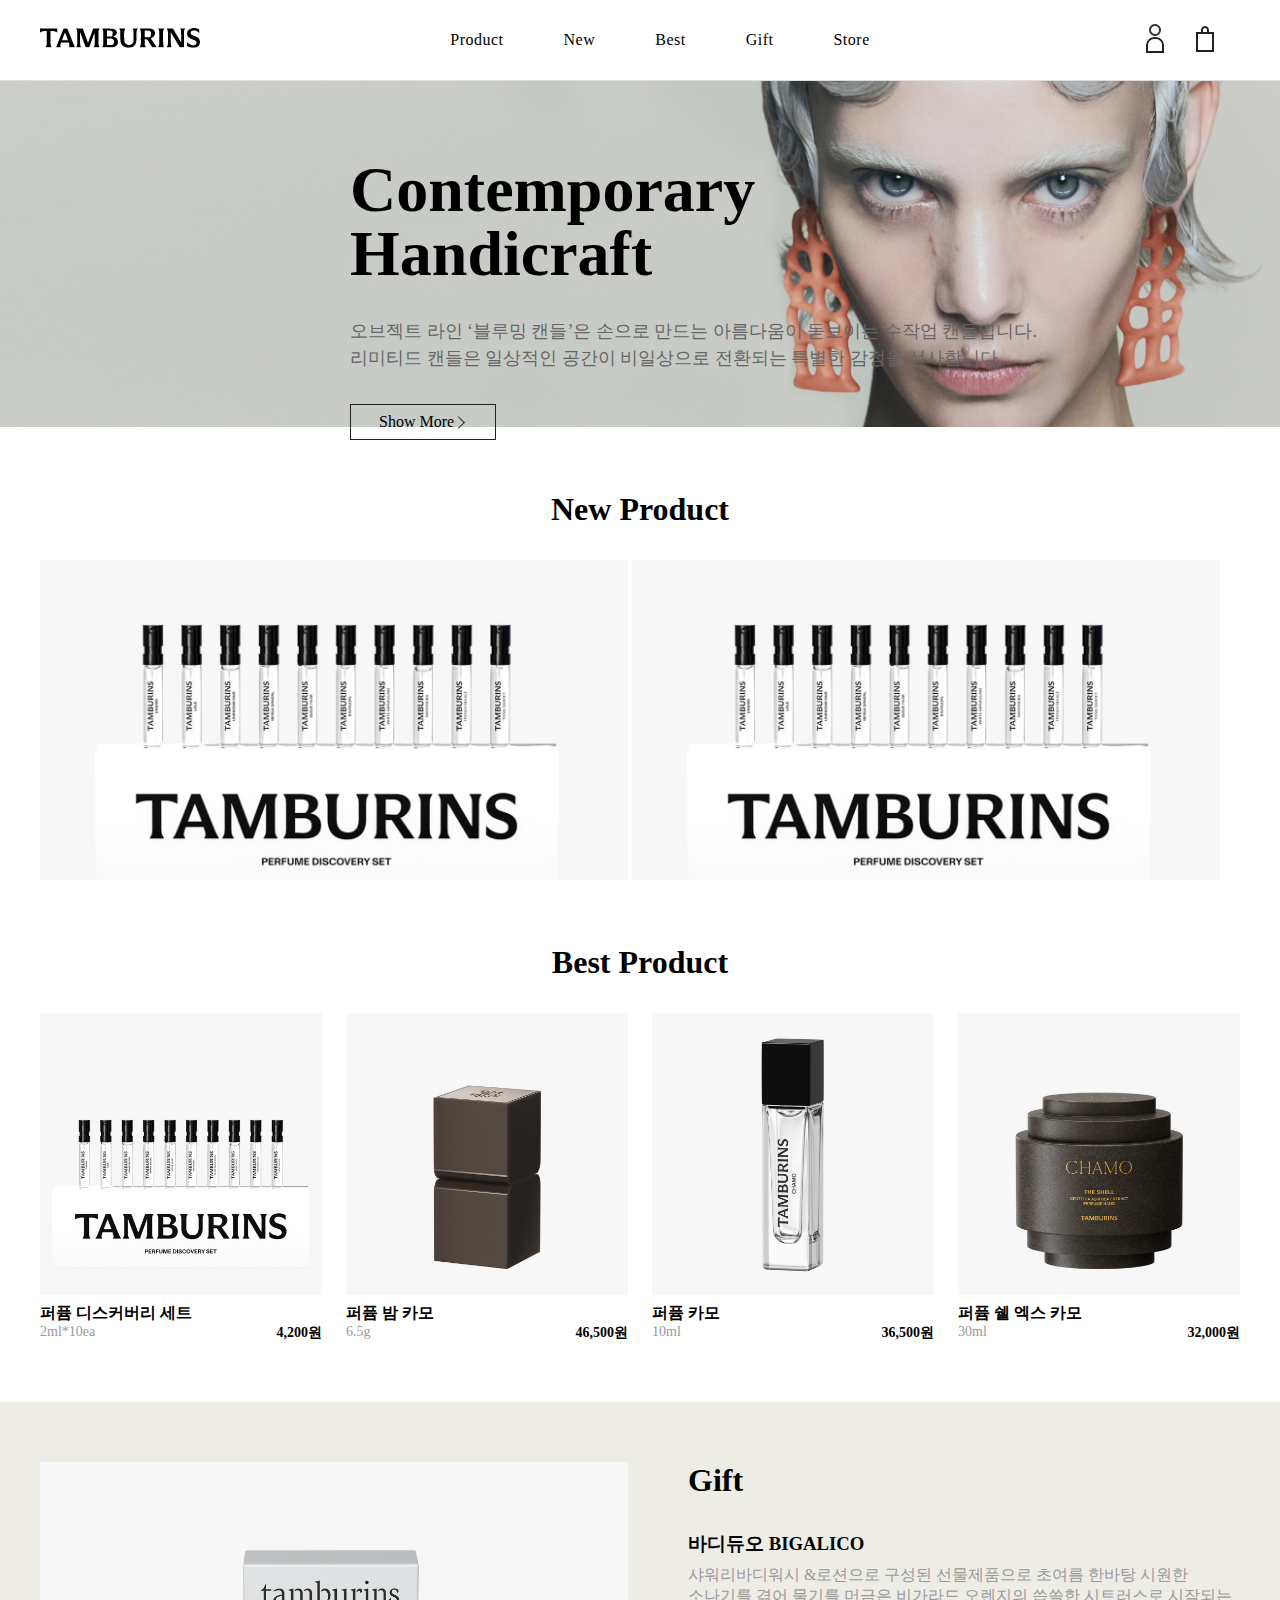
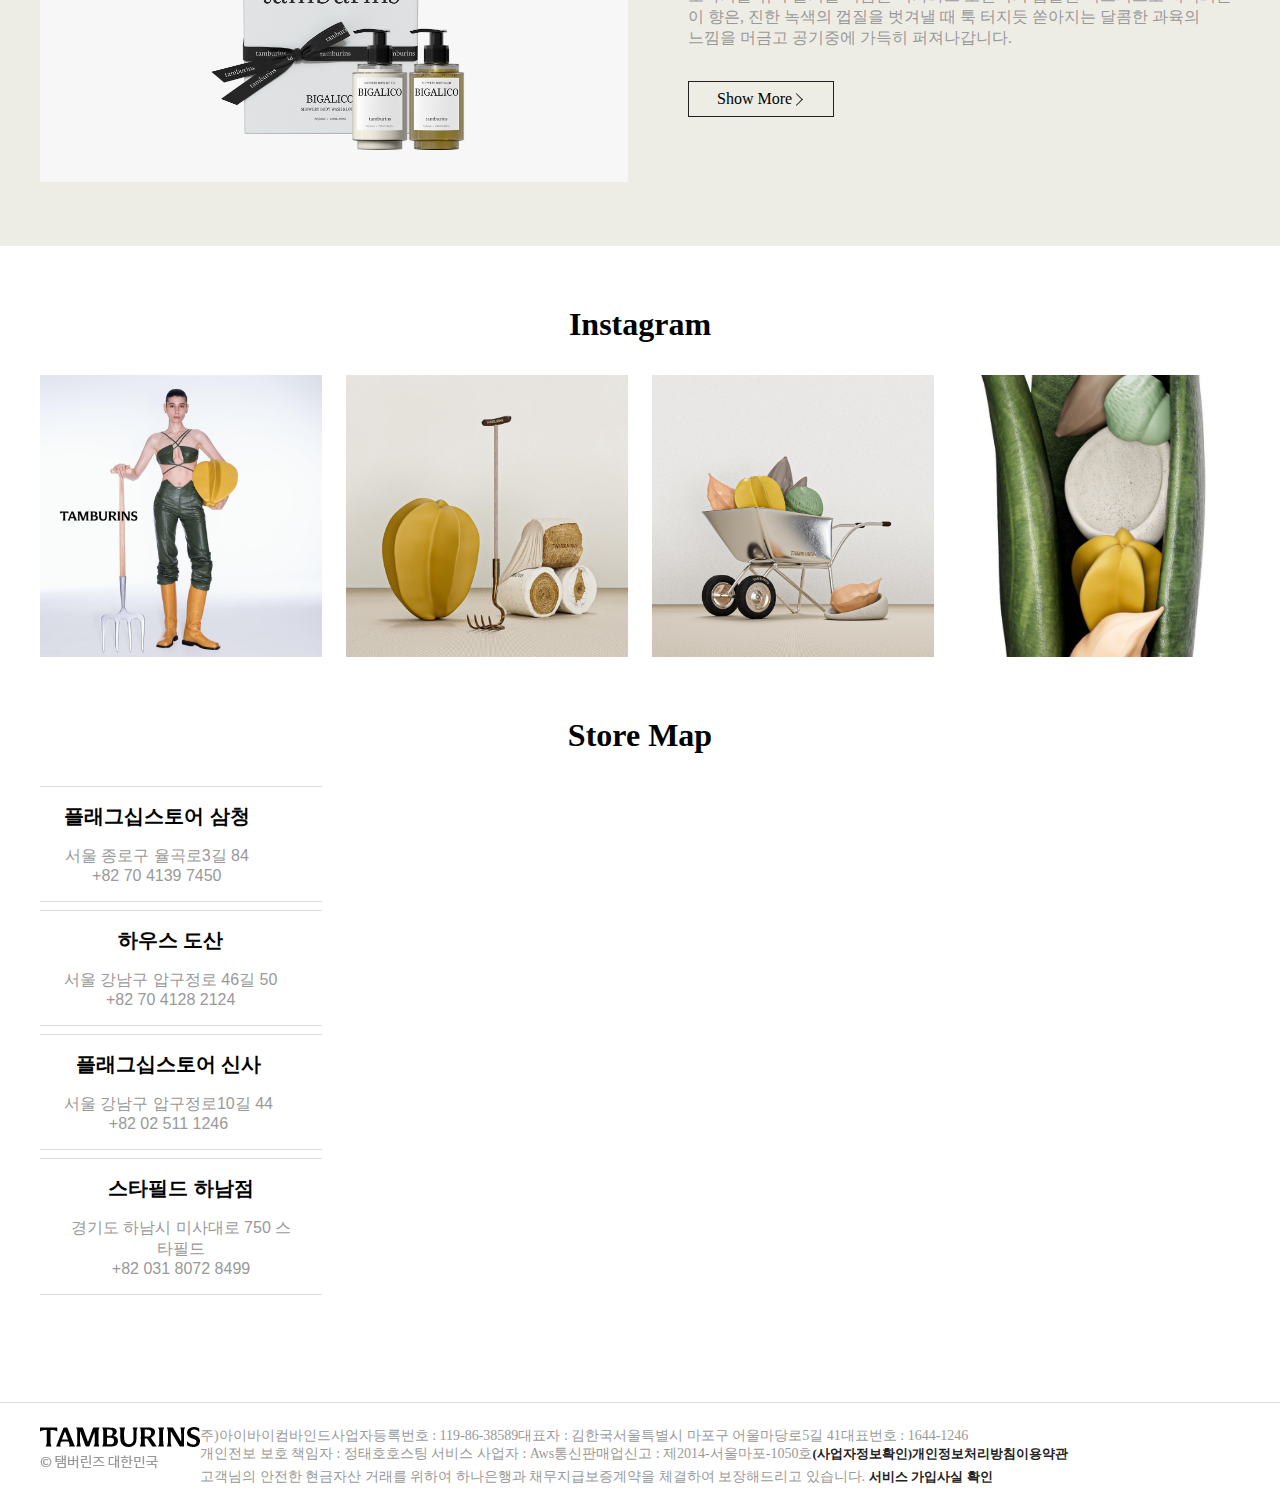
==== commit 3fce67f9: "TEST" ====
--- a/index.html
+++ b/index.html
@@ -39,23 +39,22 @@
                 <li>
                     <a href="#">Store</a>
                 </li>
-                <li>
-                    <a href="#"></a>
-                </li>
-            </ul>
-        </div>
-        <ul class="menu_login">
-            <li>
-                <a href="">
-                    <img src="/img/icon_login.png" alt="Login_button">
-                </a>
-            </li>
-            <li>
-                <a href="">
-                    <img src="/img/icon_shoppingbag.png" alt="shopping_bag">
-                </a>
-            </li>
-        </ul>
+            </ul>
+        </div>
+        <div class="hd_login">
+            <ul class="menu_login">
+                <li>
+                    <a href="">
+                        <img src="/img/icon_login.png" alt="Login_button">
+                    </a>
+                </li>
+                <li>
+                    <a href="">
+                        <img src="/img/icon_shoppingbag.png" alt="shopping_bag">
+                    </a>
+                </li>
+            </ul>
+        </div>
     </div>
 </header>
     <!-- 헤더끝_공통 -->
@@ -76,13 +75,33 @@
 <section class="content content_01">
     <div class="wrap_content">
         <h2 class="content_title">New Product</h2>
-        <div class="new_product">
-            <a href="">
-                <img src="/img/img_product_01.png" alt="New Product_01">
-            </a>
-            <a href="">
-                <img src="/img/img_product_02.png" alt="New Product_01">
-            </a>
+        <div class="new_proudct_list">
+            <div class="new_product new_product_01">
+                <div class="product_hover">
+                    <div class="product_text">
+                        <h3>퍼퓸 디스커버리 세트</h3>
+                        <a class="np_button" href="#">
+                            <p>Show More</p>
+                        </a>
+                    </div>
+                </div>
+                <a class="product" href="#">
+                    <img src="/img/img_product_01.png" alt="New Product_01">
+                </a>
+            </div>
+            <div class="new_product new_product_01">
+                <div class="product_hover">
+                    <div class="product_text">
+                        <h3>퍼퓸 밤 카모</h3>
+                        <a class="np_button" href="#">
+                            <p>Show More</p>
+                        </a>
+                    </div>
+                </div>
+                <a class="product" href="#">
+                    <img src="/img/img_product_01.png" alt="New Product_01">
+                </a>
+            </div>
         </div>
     </div>
 </section>
@@ -92,44 +111,64 @@
         <div class="best_product">
             <ul>
                 <li>
-                    <a href="">
-                        <img src="/img/img_best_product_01.png" alt="best Product_01">
-                        <div class="product_info">
-                            <p>퍼퓸 디스커버리 세트</p>
-                            <span class="info">2ml*10ea</span>
-                            <span class="price">4,200원</span>
-                        </div>
-                    </a>
-                </li>
-                <li>
-                    <a href="">
-                        <img src="/img/img_best_product_02.png" alt="best Product_02">
-                        <div class="product_info">
-                            <p>퍼퓸 밤 카모</p>
-                            <span class="info">6.5g</span>
-                            <span class="price">46,500원</span>
-                        </div>
-                    </a>
-                </li>
-                <li>
-                    <a href="">
-                        <img src="/img/img_best_product_03.png" alt="best Product_03">
-                        <div class="product_info">
-                            <p>퍼퓸 카모</p>
-                            <span class="info">10ml</span>
-                            <span class="price">36,500원</span>
-                        </div>
-                    </a>
-                </li>
-                <li>
-                    <a href="">
-                        <img src="/img/img_best_product_04.png" alt="best Product_04">
-                        <div class="product_info">
-                            <p>퍼퓸 쉘 엑스</p>
-                            <span class="info">30ml</span>
-                            <span class="price">3,2000원</span>
-                        </div>
-                    </a>
+                    <div class="bp_img">
+                        <a href="/sub_01.html" class="product_hover">
+                            <img src="/img/icon_like_on.png">
+                        </a>
+                        <div href="">
+                            <img src="/img/img_best_product_01.png" alt="best Product_01">
+                        </div>
+                    </div>
+                    <div class="product_info">
+                        <p>퍼퓸 디스커버리 세트</p>
+                        <span class="info">2ml*10ea</span>
+                        <span class="price">4,200원</span>
+                    </div>
+                </li>
+                <li>
+                    <div class="bp_img">
+                        <a href="#" class="product_hover">
+                            <img src="/img/icon_like_on.png">
+                        </a>
+                        <div href="">
+                            <img src="/img/img_best_product_02.png" alt="best Product_01">
+                        </div>
+                    </div>
+                    <div class="product_info">
+                        <p>퍼퓸 밤 카모</p>
+                        <span class="info">6.5g</span>
+                        <span class="price">46,500원</span>
+                    </div>
+                </li>
+                <li>
+                    <div class="bp_img">
+                        <a href="#" class="product_hover">
+                            <img src="/img/icon_like_on.png">
+                        </a>
+                        <div href="">
+                            <img src="/img/img_best_product_03.png" alt="best Product_01">
+                        </div>
+                    </div>
+                    <div class="product_info">
+                        <p>퍼퓸 카모</p>
+                        <span class="info">10ml</span>
+                        <span class="price">36,500원</span>
+                    </div>
+                </li>
+                <li>
+                    <div class="bp_img">
+                        <a href="#" class="product_hover">
+                            <img src="/img/icon_like_on.png">
+                        </a>
+                        <div href="">
+                            <img src="/img/img_best_product_04.png" alt="best Product_01">
+                        </div>
+                    </div>
+                    <div class="product_info">
+                        <p>퍼퓸 쉘 엑스 카모</p>
+                        <span class="info">30ml</span>
+                        <span class="price">32,000원</span>
+                    </div>
                 </li>
             </ul>
         </div>
@@ -183,24 +222,36 @@
             <h2 class="content_title">Instagram</h2>
             <ul>
                 <li>
-                    <a href="">
+                    <a href="#" class="insta_hover">
+                        <img src="/img/icon_like_on.png">
+                    </a>
+                    <div class="insta_img" href="">
                         <img src="/img/img_insta_01.png" alt="insta_img_01">
-                    </a>
-                </li>
-                <li>
-                    <a href="">
+                    </div>
+                </li>
+                <li>
+                    <a href="#" class="insta_hover">
+                        <img src="/img/icon_like_on.png">
+                    </a>
+                    <div class="insta_img" href="">
                         <img src="/img/img_insta_02.png" alt="insta_img_02">
-                    </a>
-                </li>
-                <li>
-                    <a href="">
+                    </div>
+                </li>
+                <li>
+                    <a href="#" class="insta_hover">
+                        <img src="/img/icon_like_on.png">
+                    </a>
+                    <div class="insta_img" href="">
                         <img src="/img/img_insta_03.png" alt="insta_img_03">
-                    </a>
-                </li>
-                <li>
-                    <a href="">
+                    </div>
+                </li>
+                <li>
+                    <a href="#" class="insta_hover">
+                        <img src="/img/icon_like_on.png">
+                    </a>
+                    <div class="insta_img" href="">
                         <img src="/img/img_insta_04.png" alt="insta_img_04">
-                    </a>
+                    </div>
                 </li>
             </ul>
         </div>
--- a/index.css
+++ b/index.css
@@ -21,7 +21,6 @@
 /* #####헤더영역##### */
 .header {
     width: 100%;
-    float: left;
     position: fixed;
     background: #fff;
     z-index: 999;;
@@ -33,29 +32,66 @@
     justify-content: space-between;
     align-items: center;
     max-width: 1200px;
+    margin: 0 auto; 
     height: 80px;
-    margin: 0 auto;
-    
-}
-
+}
+
+.hd_menu {
+    display: flex;
+    justify-content: center;
+    align-items: center;
+    width:50%;
+    height:100%;
+}
+
+.menu_list {
+    display: flex;
+    justify-content: center;
+    align-items: center;
+}
 
 .menu_list li{ 
-        float: left;
-        margin: 0 20px;
-        text-align: center;
-        box-sizing: border-box;
-    }
+    /* float: left; */
+    margin: 0 20px;
+    padding:10px;
+    /* text-align: center; */
+    list-style: none;
+}
 
 .menu_list li a  {
-    margin-left: 20px;
-}
-
-.menu_list li a:hover {
+    letter-spacing: 0.5px;
+}
+
+.menu_list li a:link, .menu_list li a:visited, .menu_login li a:link, .menu_login li a:visited{
+    text-decoration: none;
+    color: #000;
+}
+
+.menu_list li:hover a {
     font-weight: 900;
-}
-
+    text-decoration: none;
+    letter-spacing: 0;
+}
+
+.hd_login {
+    display: flex;
+    justify-content: center;
+    align-items: center;
+    width:10%;
+    height:100%;
+}
+
+.menu_login {
+    display: flex;
+    justify-content: center;
+    align-items: center;
+}
 .menu_login li {
-    float: left;
+    list-style: none;
+    padding: 5px;
+}
+.menu_login li a { 
+    letter-spacing: 1px;
 }
 
 
@@ -99,6 +135,11 @@
     font-size: 14px;
     color: #999999;
 }
+
+
+
+/* #####공통##### */
+
 
 
 
@@ -190,13 +231,79 @@
     margin-bottom: 60px;
 }
 
+
+.content_01 .new_product_list {
+    display: flex;
+    justify-content: space-between;
+}
+
 .content_01 .new_product {
-    display: flex;
-    justify-content: space-between;
-}
-
-
-
+    display: inline-block;
+    position: relative;
+}
+
+.content_01 .product_hover {
+    display: none;
+    position: absolute;
+    width: 100%;
+    height: 100%;
+    background-color: #22222280 ;
+}
+
+.content_01 .new_product_01:hover .product_hover{
+    display: block;
+}
+
+
+.content_01 .product_hover .product_text {
+    position: absolute;
+    left: 50%;
+    top: 50%;
+    transform: translate(-50%,-50%);
+    text-align: center;
+    color: #ffffff;
+    font-weight: 900;
+    font-size: 24px;
+    text-shadow: 2px 2px 2px #00000080;
+}
+
+.content_01 .product_hover .product_text h3 {
+    margin-bottom: 24px;
+}
+
+.content_01 .product_hover .np_button {
+    color: #ffffff;
+    font-weight: 300;
+    font-size: 18px;
+    display: inline-block;
+    border: #fff 1px solid ;
+    padding: 8px 32px 8px 28px;
+}
+
+.content_01 .product_hover .np_button p{
+    font-weight: 400;
+}
+
+.content_01 .product_hover .np_button p::after {
+    content: '';
+    width: 8px;
+    height: 8px;
+    border-top: 1px solid #ffffff;
+    border-right: 1px solid #ffffff;
+    display: inline-block;
+    transform: rotate(45deg);
+}
+
+.content_01 .product_hover .np_button:hover {
+    background: #fff;
+    color: #222;
+    text-shadow: none;
+}
+
+.content_01 .product_hover .np_button:hover p::after {
+    border-top: 1px solid #222;
+    border-right: 1px solid #222;
+}
 
 .content_02 {
     display: inline-block;
@@ -206,6 +313,36 @@
     display: flex;
     justify-content: space-between;
 }
+
+.content_02 .best_product li {
+    position: relative;
+}
+
+
+.content_02 .best_product .bp_img {
+    position: relative;
+    line-height: 0;
+}
+
+
+.content_02 .bp_img .product_hover {
+    display: none;
+    position: absolute;
+    width: 100%;
+    height: 100%;
+    background-color: #22222280 ;
+}
+
+.content_02 .product_hover img {
+    position: absolute;
+    right: 4%;
+    top: 4%;
+}
+
+.content_02 .bp_img:hover .product_hover{
+    display: block;
+}
+
 
 .content_02 .product_info {
     margin-top: 8px;
@@ -294,10 +431,40 @@
     border-top: 1px solid #fff;
     border-right: 1px solid #fff;
 }
+
 .content_04 .insta ul {
     display: flex;
     justify-content: space-between;
 }
+
+.content_04 .insta li {
+    position: relative;
+}
+
+.content_04 .insta_hover {
+    display: none;
+    position: absolute;
+    width: 100%;
+    height: 100%;
+    background-color: #22222280 ;
+}
+
+.content_04 .insta_img {
+    line-height: 0;
+}
+
+.content_04 .insta_hover img {
+    line-height: 0;
+    position: absolute;
+    top: 4%;
+    right: 4%;
+}
+
+.content_04 .insta li:hover .insta_hover {
+    display: block;
+}
+
+
 
 .content_05 {
     display: inline-block;
@@ -327,7 +494,6 @@
 }
 
 .content_05 iframe {
-    display: inline-block;
     float: right;
 }
 
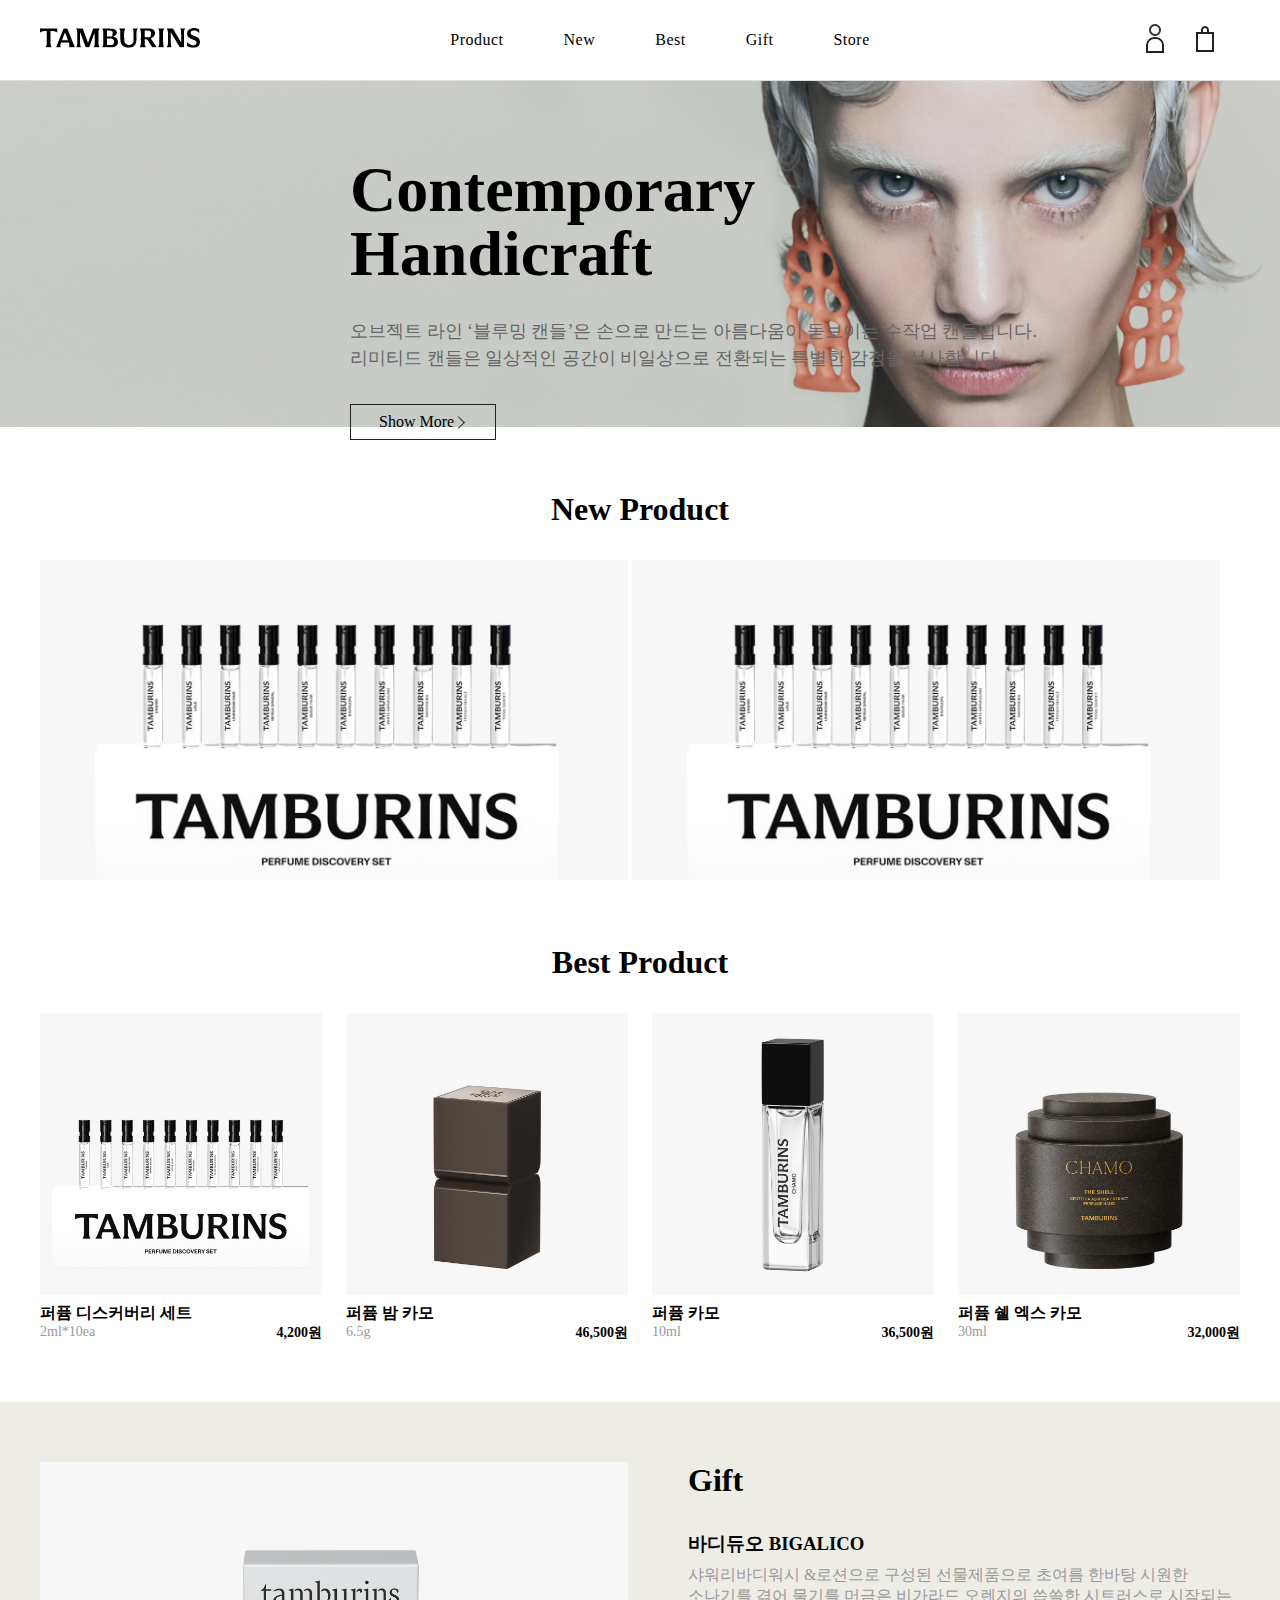
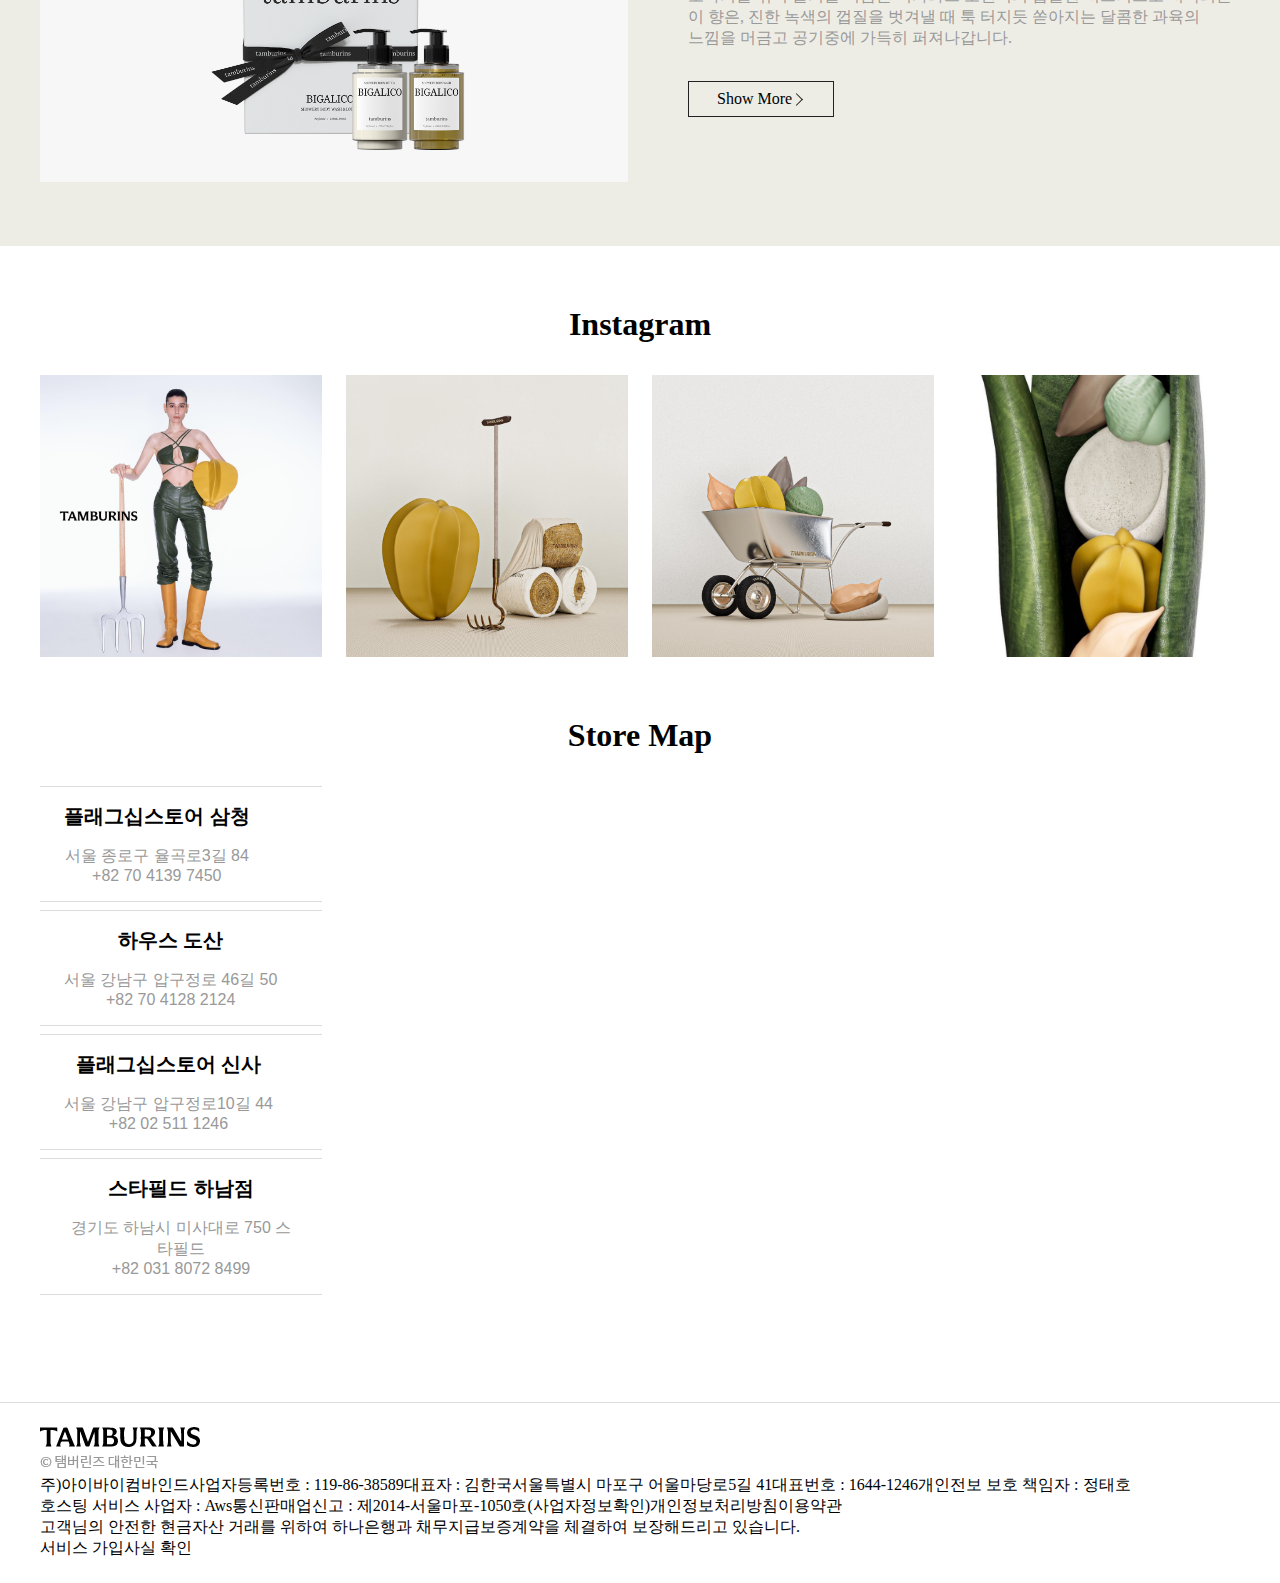
==== commit fb88c49b: "TEST" ====
--- a/index.html
+++ b/index.html
@@ -338,12 +338,12 @@
                     <a href="#"><p>이용약관</p></a>
                 </li>
             </ul>
-            <div>
-                <p>고객님의 안전한 현금자산 거래를 위하여 하나은행과 채무지급보증계약을 체결하여 보장해드리고 있습니다.</p>
-                <a href="#">
-                    <p>서비스 가입사실 확인</p>
-                </a>
-            </div>
+        </div>
+        <div>
+            <p>고객님의 안전한 현금자산 거래를 위하여 하나은행과 채무지급보증계약을 체결하여 보장해드리고 있습니다.</p>
+            <a href="#">
+                <p>서비스 가입사실 확인</p>
+            </a>
         </div>
         
     </div>
--- a/index.css
+++ b/index.css
@@ -103,37 +103,17 @@
     padding: 24px 0;
 }
 
-.footer_wrap {
+.footer .footer_wrap {
     max-width: 1200px;
     margin: 0 auto;
-}
-
-.footer_wrap {
-    display: flex;
-    justify-content: space-between;
-}
-
-.footer_wrap ul {
-    display: inline-block;
-    width: 86%;
-}
-
-.footer_wrap .footer_info a p {
-    font-weight: 600;
-    font-size: 13px;
-    color: #222222;
-}
-
-.footer_wrap .footer_info li {
-    float: left;
-    font-size: 14px;
-    color: #999999;
-}
-
-.footer_wrap .footer_info p {
-    display: inline-block;
-    font-size: 14px;
-    color: #999999;
+    display: flex;
+    justify-content: space-between;
+    flex-wrap: wrap;
+}
+
+.footer .footer_wrap .footer_info ul {
+    display: flex;
+    flex-wrap: wrap;
 }
 
 
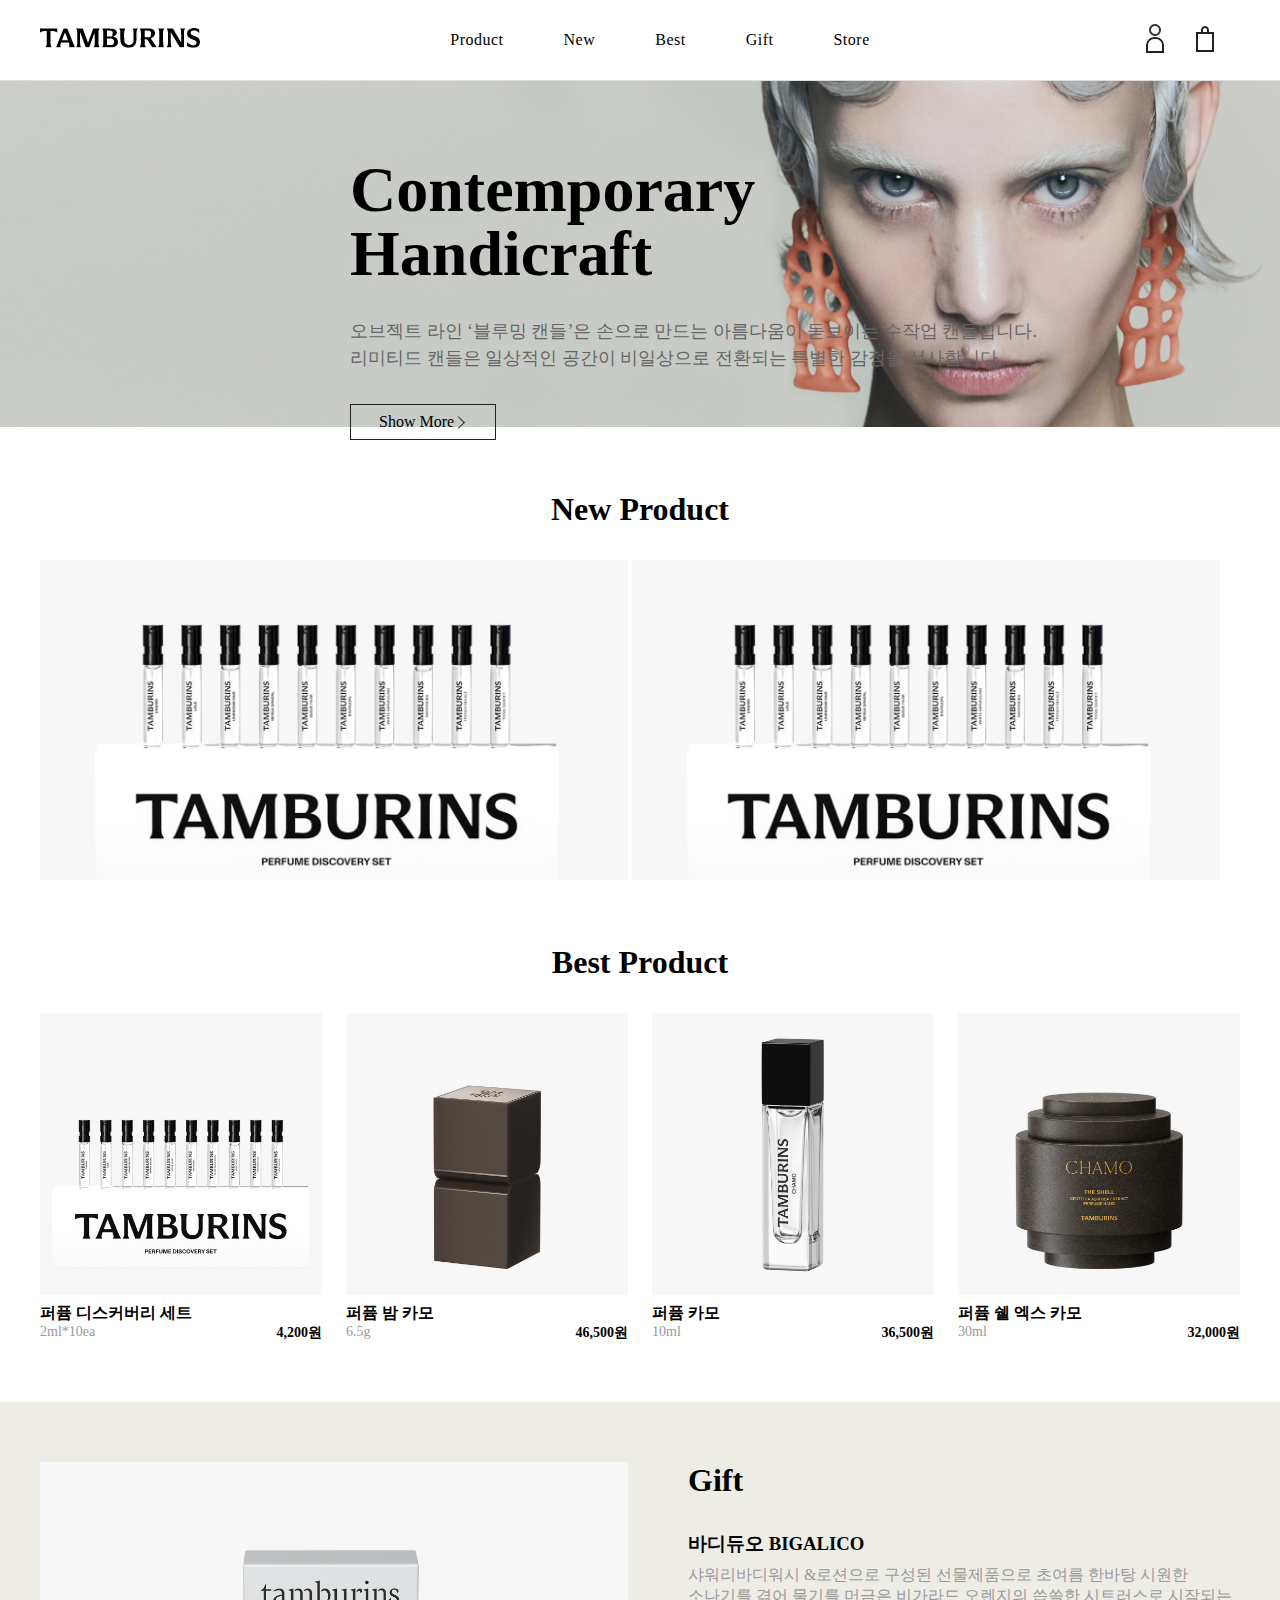
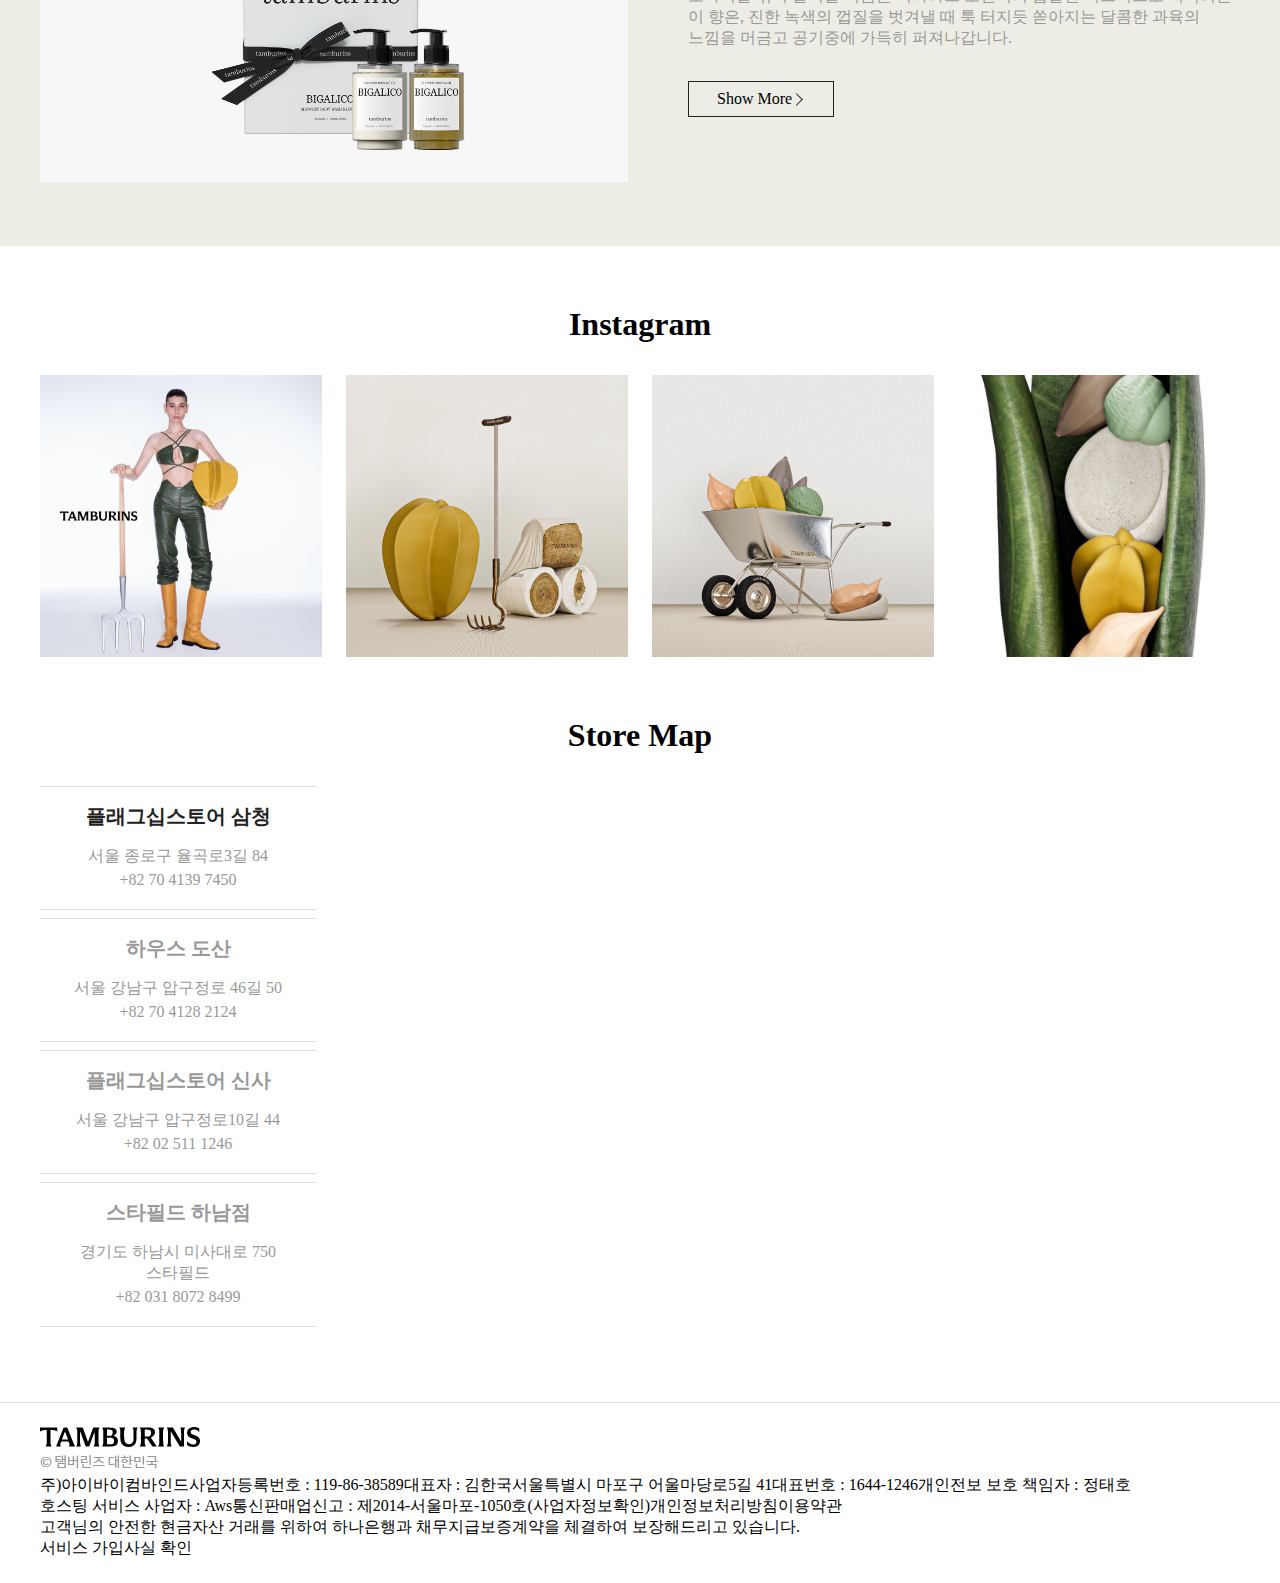
==== commit 6dfa9854: "TEST" ====
--- a/index.html
+++ b/index.html
@@ -261,36 +261,33 @@
     <div class="wrap_content">
         <h2 class="content_title">Store Map</h2>
         <div class="store_list">
-            <div class="store_info">
-                <button>
-                    <h3>플래그십스토어 삼청</h3>
-                    <p class="adr">서울 종로구 율곡로3길 84</p>
-                    <p class="phn">+82 70 4139 7450</p>
-                </button>
-            </div>
-            <div class="store_info">
-                <button>
-                    <h3>하우스 도산</h3>
+            <div class="store_info active">
+                <h3 id="plg">플래그십스토어 삼청</h3>
+                <p class="adr">서울 종로구 율곡로3길 84</p>
+                <p class="phn">+82 70 4139 7450</p>
+            </div>
+            <div  class="store_info">
+                    <h3 id="house">하우스 도산</h3>
                     <p class="adr">서울 강남구 압구정로 46길 50</p>
                     <p class="phn">+82 70 4128 2124</p>
-                </button>
-            </div>
-            <div class="store_info">
-                <button>
+            </div>
+            <div  class="store_info">
                     <h3>플래그십스토어 신사</h3>
                     <p class="adr">서울 강남구 압구정로10길 44</p>
                     <p class="phn">+82 02 511 1246</p>
-                </button>
-            </div>
-            <div class="store_info">
-                <button>
+            </div>
+            <div  class="store_info">
                     <h3>스타필드 하남점</h3>
                     <p class="adr">경기도 하남시 미사대로 750 스타필드</p>
                     <p class="phn">+82 031 8072 8499</p>
-                </button>
-            </div>
-        </div>
-        <iframe src="https://www.google.com/maps/embed?pb=!1m18!1m12!1m3!1d50611.347963052285!2d126.94245030426846!3d37.55013359230874!2m3!1f0!2f0!3f0!3m2!1i1024!2i768!4f13.1!3m3!1m2!1s0x357ca310873a0217%3A0x48767bcb989ef154!2sTAMBURINS%20Flagship%20Store%20Samcheong!5e0!3m2!1sko!2skr!4v1684732100878!5m2!1sko!2skr" width="894" height="556" style="border:0;" allowfullscreen="" loading="lazy" referrerpolicy="no-referrer-when-downgrade"></iframe>
+            </div>
+        </div>
+        <div class="iframe">
+            <iframe class="zindex" src="https://www.google.com/maps/embed?pb=!1m18!1m12!1m3!1d50611.347963052285!2d126.94245030426846!3d37.55013359230874!2m3!1f0!2f0!3f0!3m2!1i1024!2i768!4f13.1!3m3!1m2!1s0x357ca310873a0217%3A0x48767bcb989ef154!2sTAMBURINS%20Flagship%20Store%20Samcheong!5e0!3m2!1sko!2skr!4v1684732100878!5m2!1sko!2skr" width="894" height="556" style="border:0;" allowfullscreen="" loading="lazy" referrerpolicy="no-referrer-when-downgrade"></iframe>
+            <iframe src="https://www.google.com/maps/embed?pb=!1m18!1m12!1m3!1d3164.261943588402!2d127.03567849999999!3d37.5253221!2m3!1f0!2f0!3f0!3m2!1i1024!2i768!4f13.1!3m3!1m2!1s0x357ca36421260b87%3A0x7146fecb44962dda!2sGENTLE%20MONSTER%20HAUS%20DOSAN!5e0!3m2!1sko!2skr!4v1687246200977!5m2!1sko!2skr" width="894" height="556" style="border:0;" allowfullscreen="" loading="lazy" referrerpolicy="no-referrer-when-downgrade"></iframe>
+            <iframe src="https://www.google.com/maps/embed?pb=!1m18!1m12!1m3!1d791.1152762057878!2d127.02205989999999!3d37.5206264!2m3!1f0!2f0!3f0!3m2!1i1024!2i768!4f13.1!3m3!1m2!1s0x357ca3eb0892eca7%3A0x317ff33e31a18c5a!2z7YOs67KE66aw7KaIIOyLoOyCrCDtlIzrnpjqt7jsi63siqTthqDslrQ!5e0!3m2!1sko!2skr!4v1687246220086!5m2!1sko!2skr" width="894" height="556" style="border:0;" allowfullscreen="" loading="lazy" referrerpolicy="no-referrer-when-downgrade"></iframe>
+            <iframe src="https://www.google.com/maps/embed?pb=!1m18!1m12!1m3!1d3163.4063556134483!2d127.22112207635483!3d37.545488925333764!2m3!1f0!2f0!3f0!3m2!1i1024!2i768!4f13.1!3m3!1m2!1s0x357cb3cddde61fad%3A0xa1076930e6397ee5!2z6rK96riw64-EIO2VmOuCqOyLnCDrr7jsgqzrjIDroZwgNzUw!5e0!3m2!1sko!2skr!4v1687246281159!5m2!1sko!2skr" width="894" height="556" style="border:0;" allowfullscreen="" loading="lazy" referrerpolicy="no-referrer-when-downgrade"></iframe>
+        </div>
     </div>
 </section>
 
--- a/index.css
+++ b/index.css
@@ -448,32 +448,61 @@
 
 .content_05 {
     display: inline-block;
+
 }
 
 .content_05 .store_list {
-    width: 23.5%;
+    width: 23%;
     float: left;
 }
 
 .content_05 .store_info { 
-    
+    display: inline-block;
+    width: 100%;
     padding: 16px 24px ;
     border-top: 1px solid #ddd;
     border-bottom: 1px solid #ddd;
     margin-bottom: 8px;
+    text-align: center;
+    cursor: pointer;
+    user-select: none;
+}
+
+.content_05 .store_info div {
+    text-align: center;
 }
 
 .content_05 .store_info h3{
     margin-bottom: 16px;
     font-size: 20px;
+    color: #999;
+}
+
+.content_05 .active h3{
+    color: #222;
+}
+
+.content_05 .store_info:hover h3{
+    color: #222;
 }
 
 .content_05 .store_info p {
     color: #999999;
     font-size: 16px;
-}
-
-.content_05 iframe {
+    word-break: keep-all;
+    margin-bottom: 4px;
+}
+
+.iframe {
     float: right;
-}
-
+    width: 75%;
+    height:556px;
+}
+
+.iframe > iframe {
+    position: absolute;
+}
+
+.zindex {
+    z-index: 999;
+}